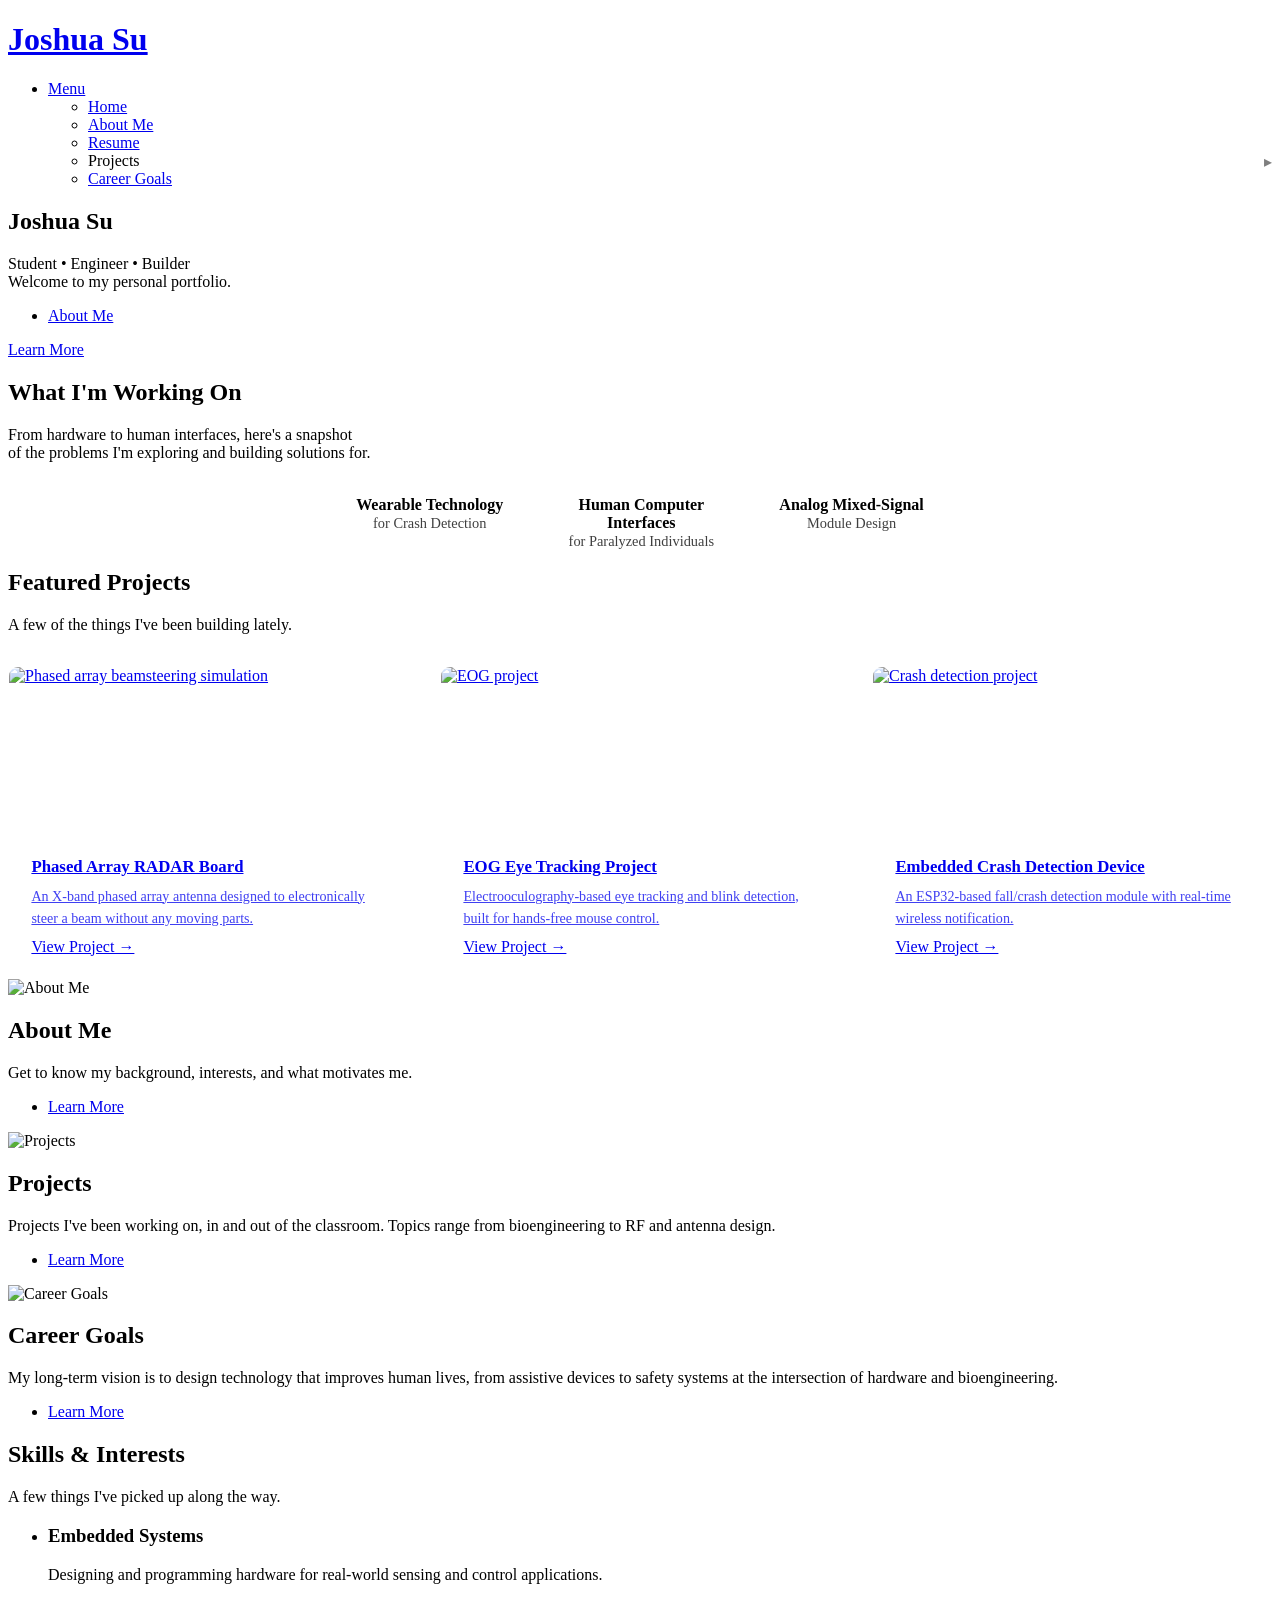
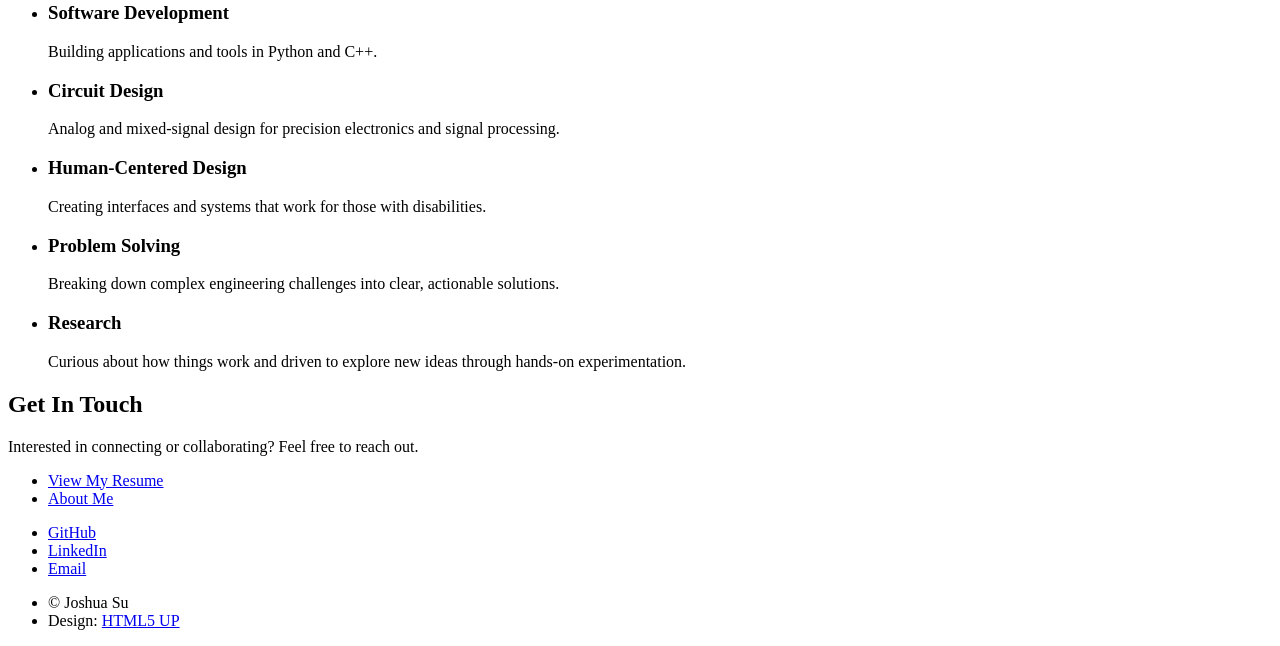
==== index.html @ 6aaed8cb "Rename index (1).html to index.html" ====
<!DOCTYPE HTML>
<!--
	Spectral by HTML5 UP
	html5up.net | @ajlkn
	Free for personal and commercial use under the CCA 3.0 license (html5up.net/license)
-->
<html>
	<head>
		<title>Joshua Su | Portfolio</title>
		<meta charset="utf-8" />
		<meta name="viewport" content="width=device-width, initial-scale=1, user-scalable=no" />
		<link rel="stylesheet" href="assets/css/main.css" />
		<noscript><link rel="stylesheet" href="assets/css/noscript.css" /></noscript>

		<style>
		  #two .spotlight .image img {
		    object-fit: cover;
		    object-position: center center;
		    width: 100%;
		    height: 100%;
		  }

		  /* ── Featured projects thumbnail grid ── */
		  .featured-projects-grid {
			display: grid;
			grid-template-columns: repeat(auto-fit, minmax(260px, 1fr));
			gap: 2em;
			margin-top: 2em;
		  }
		  .featured-project-card {
			background: rgba(255,255,255,0.03);
			border: 1px solid rgba(255,255,255,0.1);
			border-radius: 10px;
			overflow: hidden;
			text-align: left;
			transition: border-color 0.2s, transform 0.2s;
			display: flex;
			flex-direction: column;
		  }
		  .featured-project-card:hover {
			border-color: rgba(255,255,255,0.3);
			transform: translateY(-4px);
		  }
		  .featured-project-card img {
			width: 100%;
			height: 170px;
			object-fit: cover;
			display: block;
		  }
		  .featured-project-card .fp-body {
			padding: 1.2em 1.4em 1.4em 1.4em;
			display: flex;
			flex-direction: column;
			gap: 0.5em;
			flex: 1;
		  }
		  .featured-project-card h4 {
			margin: 0;
			font-size: 1.05em;
		  }
		  .featured-project-card p {
			margin: 0;
			font-size: 0.88em;
			opacity: 0.75;
			line-height: 1.6;
			flex: 1;
		  }
		  .featured-project-card a.fp-link {
			font-size: 0.8em;
			font-weight: 600;
			letter-spacing: 0.08em;
			text-transform: uppercase;
			opacity: 0.85;
		  }
		  .featured-project-card a.fp-link:hover { opacity: 1; }

		  /* ── Projects dropdown submenu ── */
		  #menu .has-submenu summary {
			cursor: pointer;
			list-style: none;
			display: block;
		  }
		  #menu .has-submenu summary::-webkit-details-marker { display: none; }
		  #menu .has-submenu summary::after {
			content: '\25B8';
			float: right;
			opacity: 0.5;
			transition: transform 0.2s;
		  }
		  #menu .has-submenu details[open] summary::after { transform: rotate(90deg); }
		  #menu .submenu {
			list-style: none;
			margin: 0.3em 0 0.6em 1.4em;
			padding: 0;
		  }
		  #menu .submenu li a {
			font-size: 0.92em;
			opacity: 0.85;
		  }
		</style>
	</head>
	<body class="landing is-preload">

		<!-- Page Wrapper -->
		<div id="page-wrapper">

			<!-- Header -->
			<header id="header" class="alt">
				<h1><a href="index.html">Joshua Su</a></h1>
				<nav id="nav">
					<ul>
						<li class="special">
							<a href="#menu" class="menuToggle"><span>Menu</span></a>
							<div id="menu">
								<ul>
									<li><a href="index.html">Home</a></li>
									<li><a href="introduction.html">About Me</a></li>
									<li><a href="resume.html">Resume</a></li>
									<li class="has-submenu">
										<details>
											<summary>Projects</summary>
											<ul class="submenu">
												<li><a href="projects.html">All Projects</a></li>
												<li><a href="radar.html">Phased Array RADAR</a></li>
												<li><a href="eog.html">EOG Eye-Tracking</a></li>
												<li><a href="crash-detection.html">Crash Detection Device</a></li>
											</ul>
										</details>
									</li>
									<li><a href="career.html">Career Goals</a></li>
								</ul>
							</div>
						</li>
					</ul>
				</nav>
			</header>

			<!-- Banner -->
			<section id="banner">
				<div class="inner">
					<h2>Joshua Su</h2>
					<p>Student &bull; Engineer &bull; Builder<br />
					Welcome to my personal portfolio.</p>
					<ul class="actions special">
						<li><a href="introduction.html" class="button primary">About Me</a></li>
					</ul>
				</div>
				<a href="#one" class="more scrolly">Learn More</a>
			</section>

			<!-- One: "What I'm Working On" -->
			<section id="one" class="wrapper style1 special">
				<div class="inner">
					<header class="major">
						<h2>What I'm Working On</h2>
						<p>From hardware to human interfaces, here's a snapshot<br />
						of the problems I'm exploring and building solutions for.</p>
					</header>
					<div style="display:flex; justify-content:center; gap:3em; flex-wrap:wrap; margin-top:1em;">
						<div style="text-align:center; max-width:180px;">
							<span class="icon solid fa-shield-alt major style1" style="display:inline-block; margin-bottom:0.6em;"></span>
							<p style="margin:0;"><strong>Wearable Technology</strong><br />
							<span style="font-size:0.9em; opacity:0.75;">for Crash Detection</span></p>
						</div>
						<div style="text-align:center; max-width:180px;">
							<span class="icon solid fa-hand-paper major style2" style="display:inline-block; margin-bottom:0.6em;"></span>
							<p style="margin:0;"><strong>Human Computer Interfaces</strong><br />
							<span style="font-size:0.9em; opacity:0.75;">for Paralyzed Individuals</span></p>
						</div>
						<div style="text-align:center; max-width:180px;">
							<span class="icon solid fa-microchip major style3" style="display:inline-block; margin-bottom:0.6em;"></span>
							<p style="margin:0;"><strong>Analog Mixed-Signal</strong><br />
							<span style="font-size:0.9em; opacity:0.75;">Module Design</span></p>
						</div>
					</div>
				</div>
			</section>

			<!-- Featured Projects -->
			<section id="featured-projects" class="wrapper style3 special">
				<div class="inner">
					<header class="major">
						<h2>Featured Projects</h2>
						<p>A few of the things I've been building lately.</p>
					</header>
					<div class="featured-projects-grid">
						<a class="featured-project-card" href="radar.html">
							<img src="https://www.image2url.com/r2/default/gifs/1790184984795-0963f042-9a39-4b33-8685-8def3a184876.gif" alt="Phased array beamsteering simulation" />
							<div class="fp-body">
								<h4>Phased Array RADAR Board</h4>
								<p>An X-band phased array antenna designed to electronically steer a beam without any moving parts.</p>
								<span class="fp-link">View Project &rarr;</span>
							</div>
						</a>
						<a class="featured-project-card" href="eog.html">
							<img src="images/eog-project.jpg" alt="EOG project" />
							<div class="fp-body">
								<h4>EOG Eye Tracking Project</h4>
								<p>Electrooculography-based eye tracking and blink detection, built for hands-free mouse control.</p>
								<span class="fp-link">View Project &rarr;</span>
							</div>
						</a>
						<a class="featured-project-card" href="crash-detection.html">
							<img src="images/crash-detection.jpg" alt="Crash detection project" />
							<div class="fp-body">
								<h4>Embedded Crash Detection Device</h4>
								<p>An ESP32-based fall/crash detection module with real-time wireless notification.</p>
								<span class="fp-link">View Project &rarr;</span>
							</div>
						</a>
					</div>
				</div>
			</section>

			<!-- Two: Spotlight sections -->
			<!--
				HOW TO CHANGE THE SPOTLIGHT IMAGES:
				Each spotlight below has a line like:
				    <div class="image"><img src="images/pic01.jpg" alt="" /></div>
				To replace an image:
				  1. Add your new image file to the /images folder in your repo.
				  2. Change the src value — e.g. src="images/my-photo.jpg"
				  3. The image displays at a fixed size set by the theme CSS, so
				     landscape/rectangular photos work best (roughly 16:9 or 4:3).
			-->
			<section id="two" class="wrapper alt style2">
				<section class="spotlight">
					<div class="image"><img src="images/about-me-index-real.jpg" alt="About Me" style="object-fit: cover; object-position: center top;" /></div>
					<div class="content">
						<h2>About Me</h2>
						<p>Get to know my background, interests, and what motivates me.</p>
						<ul class="actions">
							<li><a href="introduction.html" class="button">Learn More</a></li>
						</ul>
					</div>
				</section>
				<section class="spotlight">
					<div class="image"><img src="images/eog-for-index.jpg" alt="Projects" /></div>
					<div class="content">
						<h2>Projects</h2>
						<p>Projects I've been working on, in and out of the classroom. Topics range from bioengineering to RF and antenna design.</p>
						<ul class="actions">
							<li><a href="projects.html" class="button">Learn More</a></li>
						</ul>
					</div>
				</section>
				<section class="spotlight">
					<div class="image"><img src="images/emory-internship.jpg" alt="Career Goals" /></div>
					<div class="content">
						<h2>Career Goals</h2>
						<p>My long-term vision is to design technology that improves human lives, from assistive devices to safety systems at the intersection of hardware and bioengineering.</p>
						<ul class="actions">
							<li><a href="career.html" class="button">Learn More</a></li>
						</ul>
					</div>
				</section>
			</section>

			<!-- Three -->
			<section id="three" class="wrapper style3 special">
				<div class="inner">
					<header class="major">
						<h2>Skills &amp; Interests</h2>
						<p>A few things I've picked up along the way.</p>
					</header>
					<ul class="features">
						<li class="icon solid fa-microchip">
							<h3>Embedded Systems</h3>
							<p>Designing and programming hardware for real-world sensing and control applications.</p>
						</li>
						<li class="icon solid fa-laptop">
							<h3>Software Development</h3>
							<p>Building applications and tools in Python and C++.</p>
						</li>
						<li class="icon solid fa-wave-square">
							<h3>Circuit Design</h3>
							<p>Analog and mixed-signal design for precision electronics and signal processing.</p>
						</li>
						<li class="icon solid fa-users">
							<h3>Human-Centered Design</h3>
							<p>Creating interfaces and systems that work for those with disabilities.</p>
						</li>
						<li class="icon fa-lightbulb">
							<h3>Problem Solving</h3>
							<p>Breaking down complex engineering challenges into clear, actionable solutions.</p>
						</li>
						<li class="icon solid fa-flask">
							<h3>Research</h3>
							<p>Curious about how things work and driven to explore new ideas through hands-on experimentation.</p>
						</li>
					</ul>
				</div>
			</section>

			<!-- CTA -->
			<section id="cta" class="wrapper style4">
				<div class="inner">
					<header>
						<h2>Get In Touch</h2>
						<p>Interested in connecting or collaborating? Feel free to reach out.</p>
					</header>
					<ul class="actions stacked">
						<li><a href="resume.html" class="button fit primary">View My Resume</a></li>
						<li><a href="introduction.html" class="button fit">About Me</a></li>
					</ul>
				</div>
			</section>

			<!-- Footer -->
			<footer id="footer">
				<ul class="icons">
					<li><a href="https://github.com/JoshuaSU7" class="icon brands fa-github" target="_blank"><span class="label">GitHub</span></a></li>
					<li><a href="https://www.linkedin.com/in/joshua-su-b7b88a281/" class="icon brands fa-linkedin" target="_blank"><span class="label">LinkedIn</span></a></li>
					<li><a href="mailto:joshua.su@gatech.edu" class="icon solid fa-envelope"><span class="label">Email</span></a></li>
				</ul>
				<ul class="copyright">
					<li>&copy; Joshua Su</li><li>Design: <a href="http://html5up.net">HTML5 UP</a></li>
				</ul>
			</footer>

		</div>

		<!-- Scripts -->
		<script src="assets/js/jquery.min.js"></script>
		<script src="assets/js/jquery.scrollex.min.js"></script>
		<script src="assets/js/jquery.scrolly.min.js"></script>
		<script src="assets/js/browser.min.js"></script>
		<script src="assets/js/breakpoints.min.js"></script>
		<script src="assets/js/util.js"></script>
		<script src="assets/js/main.js"></script>

	</body>
</html>
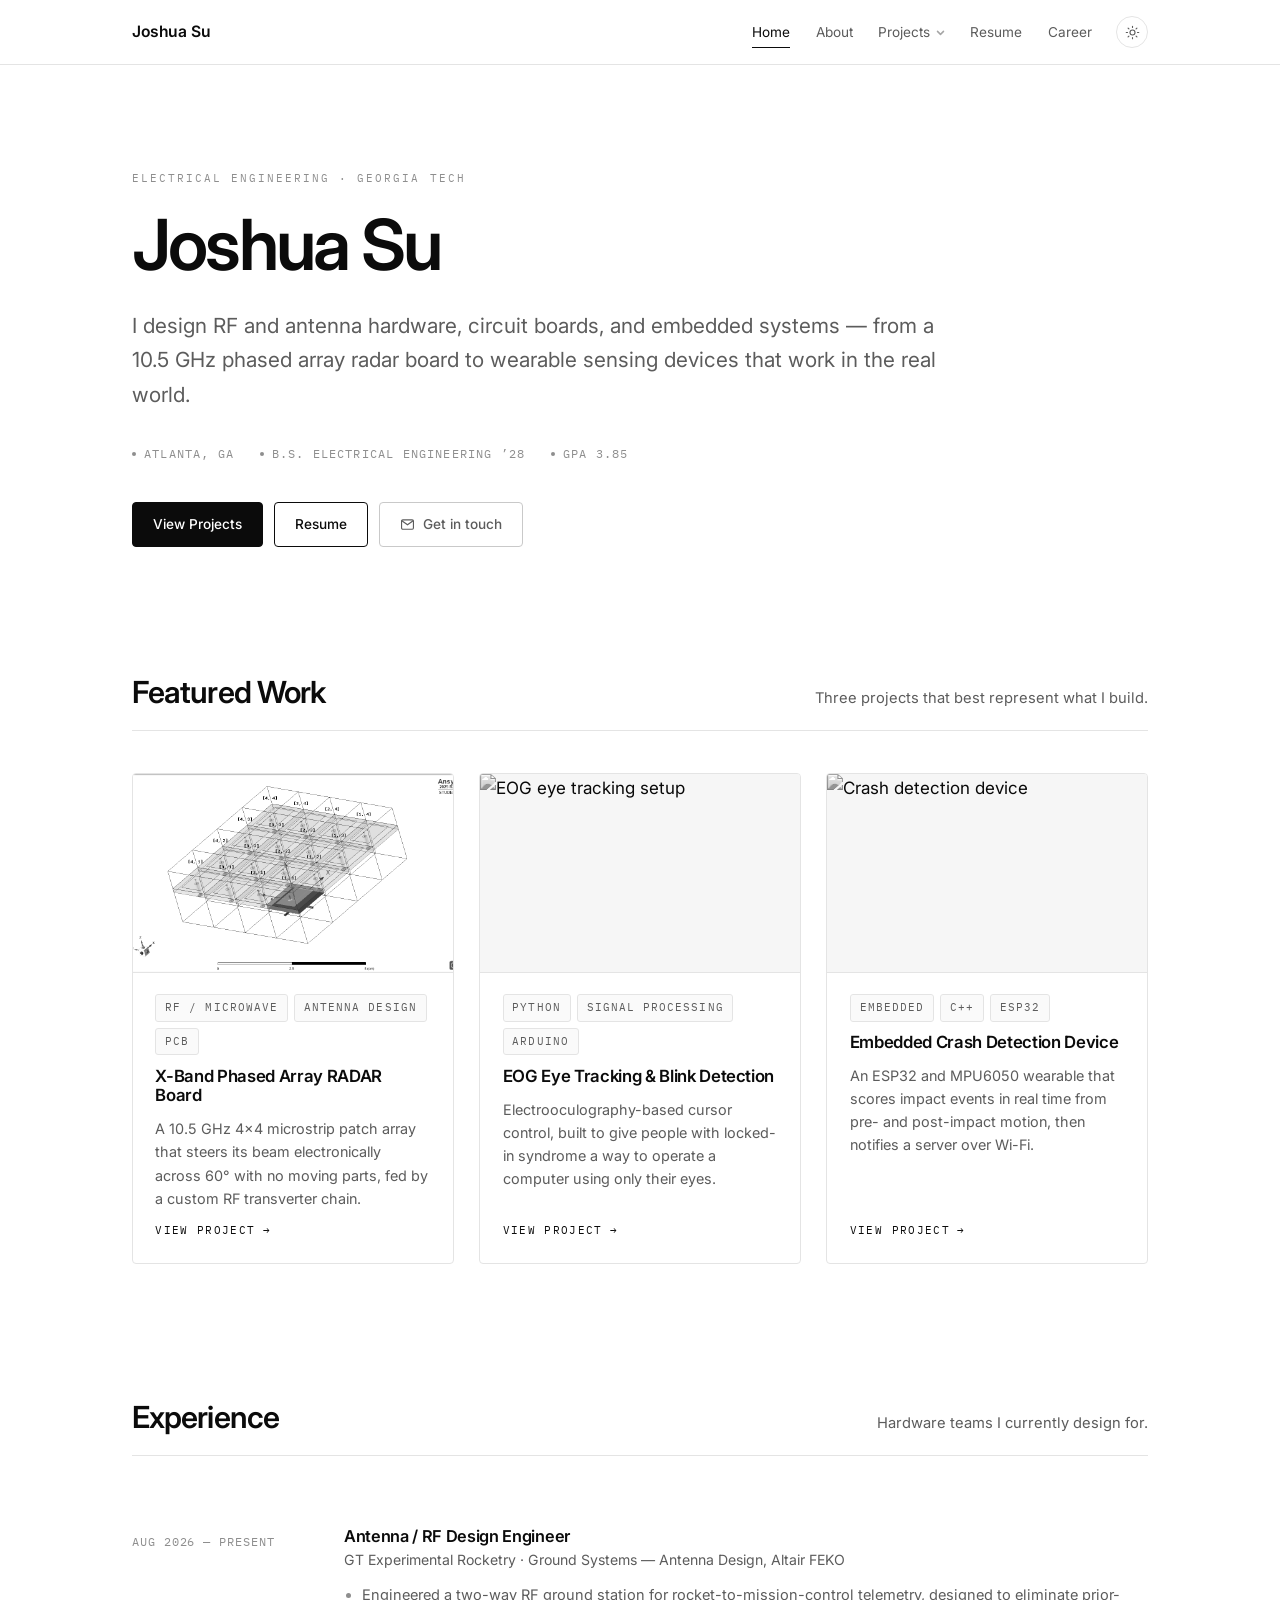
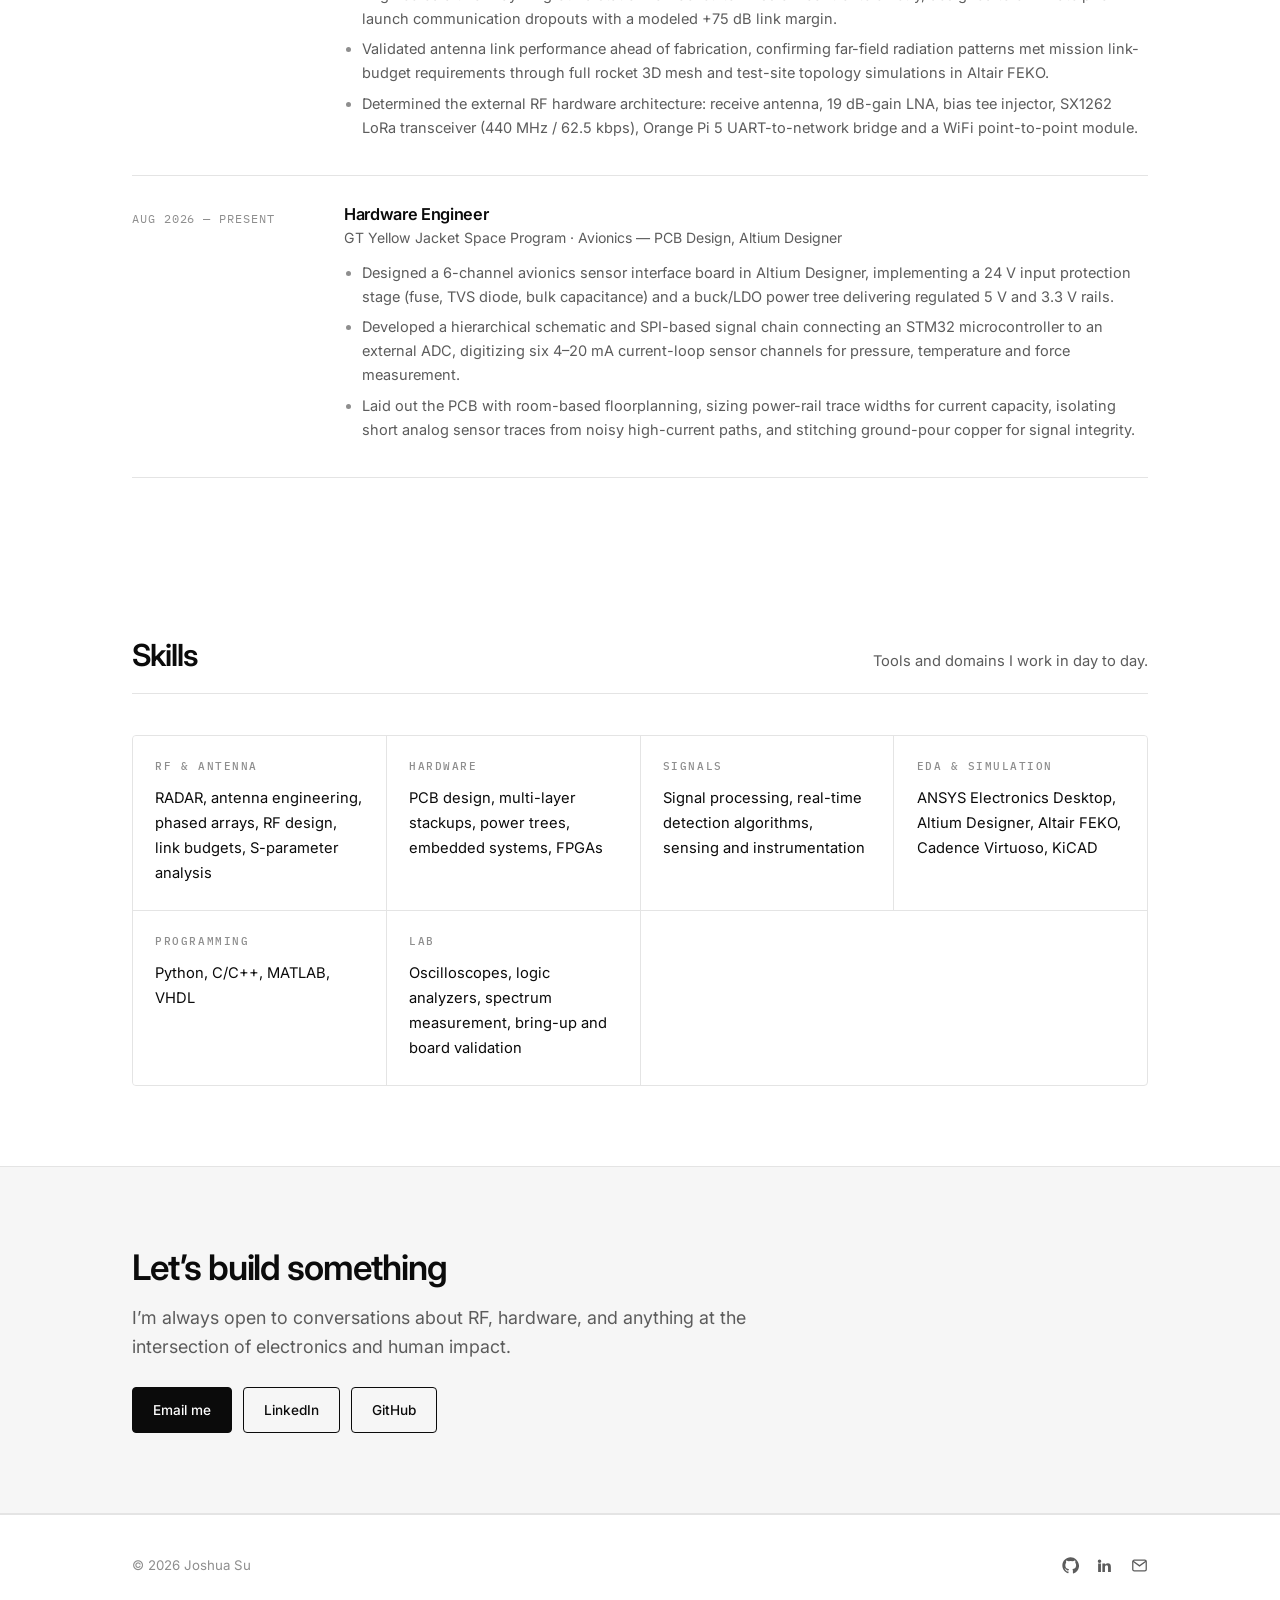
==== commit 08358f98: "Rebuild portfolio with monochrome theme and full RADAR writeup Replace the Spectral template with a " ====
--- a/index.html
+++ b/index.html
@@ -1,333 +1,193 @@
-<!DOCTYPE HTML>
-<!--
-	Spectral by HTML5 UP
-	html5up.net | @ajlkn
-	Free for personal and commercial use under the CCA 3.0 license (html5up.net/license)
--->
-<html>
-	<head>
-		<title>Joshua Su | Portfolio</title>
-		<meta charset="utf-8" />
-		<meta name="viewport" content="width=device-width, initial-scale=1, user-scalable=no" />
-		<link rel="stylesheet" href="assets/css/main.css" />
-		<noscript><link rel="stylesheet" href="assets/css/noscript.css" /></noscript>
+<!DOCTYPE html>
+<html lang="en">
+<head>
+<meta charset="utf-8" />
+<meta name="viewport" content="width=device-width, initial-scale=1" />
+<title>Joshua Su — Electrical Engineer</title>
+<meta name="description" content="Electrical engineering student at Georgia Tech working on RF and antenna design, PCB design, embedded systems and signal processing." />
+<meta name="author" content="Joshua Su" />
+<meta property="og:title" content="Joshua Su — Electrical Engineer" />
+<meta property="og:description" content="Electrical engineering student at Georgia Tech working on RF and antenna design, PCB design, embedded systems and signal processing." />
+<meta property="og:type" content="website" />
+<link rel="preconnect" href="https://fonts.googleapis.com" />
+<link rel="preconnect" href="https://fonts.gstatic.com" crossorigin />
+<link href="https://fonts.googleapis.com/css2?family=Inter:wght@400;500;600&family=IBM+Plex+Mono:wght@400;500&display=swap" rel="stylesheet" />
+<link rel="stylesheet" href="assets/css/site.css" />
+<script src="assets/js/site.js"></script>
+</head>
+<body>
+<header class="site-header">
+  <div class="wrap">
+    <a class="brand" href="index.html">Joshua&nbsp;Su</a>
+    <button class="menu-btn" aria-label="Toggle menu">Menu</button>
+    <nav class="nav">
+      <a href="index.html" class="active">Home</a>
+      <a href="introduction.html">About</a>
+      <div class="nav-drop">
+        <button>Projects <svg viewBox="0 0 12 12" fill="none" stroke="currentColor" stroke-width="2" stroke-linecap="round" stroke-linejoin="round"><path d="M2 4.5 6 8.5 10 4.5"/></svg></button>
+        <div class="nav-drop-menu">
+          <a href="projects.html">All Projects</a>
+          <a href="radar.html">Phased Array RADAR</a>
+          <a href="eog.html">EOG Eye Tracking</a>
+          <a href="crash-detection.html">Crash Detection Device</a>
+          <a href="pll.html">PLL Feedback Divider</a>
+          <a href="racquet.html">Heated Racquet Grip</a>
+        </div>
+      </div>
+      <a href="resume.html">Resume</a>
+      <a href="career.html">Career</a>
+    </nav>
+    <button class="theme-toggle" aria-label="Toggle colour theme"><svg class="icon-sun" viewBox="0 0 24 24" fill="none" stroke="currentColor" stroke-width="1.8" stroke-linecap="round"><circle cx="12" cy="12" r="4"/><path d="M12 2v2M12 20v2M4.9 4.9l1.4 1.4M17.7 17.7l1.4 1.4M2 12h2M20 12h2M4.9 19.1l1.4-1.4M17.7 6.3l1.4-1.4"/></svg><svg class="icon-moon" viewBox="0 0 24 24" fill="none" stroke="currentColor" stroke-width="1.8" stroke-linecap="round" stroke-linejoin="round"><path d="M21 12.8A9 9 0 1 1 11.2 3a7 7 0 0 0 9.8 9.8z"/></svg></button>
+  </div>
+</header>
 
-		<style>
-		  #two .spotlight .image img {
-		    object-fit: cover;
-		    object-position: center center;
-		    width: 100%;
-		    height: 100%;
-		  }
 
-		  /* ── Featured projects thumbnail grid ── */
-		  .featured-projects-grid {
-			display: grid;
-			grid-template-columns: repeat(auto-fit, minmax(260px, 1fr));
-			gap: 2em;
-			margin-top: 2em;
-		  }
-		  .featured-project-card {
-			background: rgba(255,255,255,0.03);
-			border: 1px solid rgba(255,255,255,0.1);
-			border-radius: 10px;
-			overflow: hidden;
-			text-align: left;
-			transition: border-color 0.2s, transform 0.2s;
-			display: flex;
-			flex-direction: column;
-		  }
-		  .featured-project-card:hover {
-			border-color: rgba(255,255,255,0.3);
-			transform: translateY(-4px);
-		  }
-		  .featured-project-card img {
-			width: 100%;
-			height: 170px;
-			object-fit: cover;
-			display: block;
-		  }
-		  .featured-project-card .fp-body {
-			padding: 1.2em 1.4em 1.4em 1.4em;
-			display: flex;
-			flex-direction: column;
-			gap: 0.5em;
-			flex: 1;
-		  }
-		  .featured-project-card h4 {
-			margin: 0;
-			font-size: 1.05em;
-		  }
-		  .featured-project-card p {
-			margin: 0;
-			font-size: 0.88em;
-			opacity: 0.75;
-			line-height: 1.6;
-			flex: 1;
-		  }
-		  .featured-project-card a.fp-link {
-			font-size: 0.8em;
-			font-weight: 600;
-			letter-spacing: 0.08em;
-			text-transform: uppercase;
-			opacity: 0.85;
-		  }
-		  .featured-project-card a.fp-link:hover { opacity: 1; }
+<section class="hero">
+  <div class="wrap">
+    <span class="eyebrow">Electrical Engineering &middot; Georgia Tech</span>
+    <h1>Joshua Su</h1>
+    <p class="tagline">I design RF and antenna hardware, circuit boards, and embedded systems &mdash; from a 10.5&nbsp;GHz phased array radar board to wearable sensing devices that work in the real world.</p>
+    <div class="hero-meta">
+      <span>Atlanta, GA</span>
+      <span>B.S. Electrical Engineering &rsquo;28</span>
+      <span>GPA 3.85</span>
+    </div>
+    <div class="btn-row">
+      <a class="btn btn-primary" href="projects.html">View Projects</a>
+      <a class="btn" href="resume.html">Resume</a>
+      <a class="btn btn-quiet" href="mailto:joshua.su@gatech.edu"><svg viewBox="0 0 24 24" fill="none" stroke="currentColor" stroke-width="1.8"><rect x="2.5" y="4.5" width="19" height="15" rx="2"/><path d="m3 6 9 6.5L21 6"/></svg> Get in touch</a>
+    </div>
+  </div>
+</section>
 
-		  /* ── Projects dropdown submenu ── */
-		  #menu .has-submenu summary {
-			cursor: pointer;
-			list-style: none;
-			display: block;
-		  }
-		  #menu .has-submenu summary::-webkit-details-marker { display: none; }
-		  #menu .has-submenu summary::after {
-			content: '\25B8';
-			float: right;
-			opacity: 0.5;
-			transition: transform 0.2s;
-		  }
-		  #menu .has-submenu details[open] summary::after { transform: rotate(90deg); }
-		  #menu .submenu {
-			list-style: none;
-			margin: 0.3em 0 0.6em 1.4em;
-			padding: 0;
-		  }
-		  #menu .submenu li a {
-			font-size: 0.92em;
-			opacity: 0.85;
-		  }
-		</style>
-	</head>
-	<body class="landing is-preload">
+<section class="tight">
+  <div class="wrap">
+    <div class="section-head">
+      <h2>Featured Work</h2>
+      <p>Three projects that best represent what I build.</p>
+    </div>
+    <div class="card-grid">
+      <a class="pcard" href="radar.html">
+        <div class="thumb"><img src="images/radar/array-model-ansys.png" alt="4x4 patch antenna array model" loading="lazy" /></div>
+        <div class="body">
+          <div class="tags"><span class="tag">RF / Microwave</span><span class="tag">Antenna Design</span><span class="tag">PCB</span></div>
+          <h3>X-Band Phased Array RADAR Board</h3>
+          <p>A 10.5&nbsp;GHz 4&times;4 microstrip patch array that steers its beam electronically across 60&deg; with no moving parts, fed by a custom RF transverter chain.</p>
+          <div class="go">View project <span>&rarr;</span></div>
+        </div>
+      </a>
+      <a class="pcard" href="eog.html">
+        <div class="thumb"><img src="images/eog-project.jpg" alt="EOG eye tracking setup" loading="lazy" /></div>
+        <div class="body">
+          <div class="tags"><span class="tag">Python</span><span class="tag">Signal Processing</span><span class="tag">Arduino</span></div>
+          <h3>EOG Eye Tracking &amp; Blink Detection</h3>
+          <p>Electrooculography-based cursor control, built to give people with locked-in syndrome a way to operate a computer using only their eyes.</p>
+          <div class="go">View project <span>&rarr;</span></div>
+        </div>
+      </a>
+      <a class="pcard" href="crash-detection.html">
+        <div class="thumb"><img src="images/crash-detection.jpg" alt="Crash detection device" loading="lazy" /></div>
+        <div class="body">
+          <div class="tags"><span class="tag">Embedded</span><span class="tag">C++</span><span class="tag">ESP32</span></div>
+          <h3>Embedded Crash Detection Device</h3>
+          <p>An ESP32 and MPU6050 wearable that scores impact events in real time from pre- and post-impact motion, then notifies a server over Wi-Fi.</p>
+          <div class="go">View project <span>&rarr;</span></div>
+        </div>
+      </a>
+    </div>
+  </div>
+</section>
 
-		<!-- Page Wrapper -->
-		<div id="page-wrapper">
+<section>
+  <div class="wrap">
+    <div class="section-head">
+      <h2>Experience</h2>
+      <p>Hardware teams I currently design for.</p>
+    </div>
 
-			<!-- Header -->
-			<header id="header" class="alt">
-				<h1><a href="index.html">Joshua Su</a></h1>
-				<nav id="nav">
-					<ul>
-						<li class="special">
-							<a href="#menu" class="menuToggle"><span>Menu</span></a>
-							<div id="menu">
-								<ul>
-									<li><a href="index.html">Home</a></li>
-									<li><a href="introduction.html">About Me</a></li>
-									<li><a href="resume.html">Resume</a></li>
-									<li class="has-submenu">
-										<details>
-											<summary>Projects</summary>
-											<ul class="submenu">
-												<li><a href="projects.html">All Projects</a></li>
-												<li><a href="radar.html">Phased Array RADAR</a></li>
-												<li><a href="eog.html">EOG Eye-Tracking</a></li>
-												<li><a href="crash-detection.html">Crash Detection Device</a></li>
-											</ul>
-										</details>
-									</li>
-									<li><a href="career.html">Career Goals</a></li>
-								</ul>
-							</div>
-						</li>
-					</ul>
-				</nav>
-			</header>
+    <div class="xp-item">
+      <div class="xp-when">Aug 2026 &mdash; Present</div>
+      <div class="xp-body">
+        <h3>Antenna / RF Design Engineer</h3>
+        <div class="xp-org">GT Experimental Rocketry &middot; Ground Systems &mdash; Antenna Design, Altair FEKO</div>
+        <ul>
+          <li>Engineered a two-way RF ground station for rocket-to-mission-control telemetry, designed to eliminate prior-launch communication dropouts with a modeled +75&nbsp;dB link margin.</li>
+          <li>Validated antenna link performance ahead of fabrication, confirming far-field radiation patterns met mission link-budget requirements through full rocket 3D mesh and test-site topology simulations in Altair FEKO.</li>
+          <li>Determined the external RF hardware architecture: receive antenna, 19&nbsp;dB-gain LNA, bias tee injector, SX1262 LoRa transceiver (440&nbsp;MHz / 62.5&nbsp;kbps), Orange Pi 5 UART-to-network bridge and a WiFi point-to-point module.</li>
+        </ul>
+      </div>
+    </div>
 
-			<!-- Banner -->
-			<section id="banner">
-				<div class="inner">
-					<h2>Joshua Su</h2>
-					<p>Student &bull; Engineer &bull; Builder<br />
-					Welcome to my personal portfolio.</p>
-					<ul class="actions special">
-						<li><a href="introduction.html" class="button primary">About Me</a></li>
-					</ul>
-				</div>
-				<a href="#one" class="more scrolly">Learn More</a>
-			</section>
+    <div class="xp-item">
+      <div class="xp-when">Aug 2026 &mdash; Present</div>
+      <div class="xp-body">
+        <h3>Hardware Engineer</h3>
+        <div class="xp-org">GT Yellow Jacket Space Program &middot; Avionics &mdash; PCB Design, Altium Designer</div>
+        <ul>
+          <li>Designed a 6-channel avionics sensor interface board in Altium Designer, implementing a 24&nbsp;V input protection stage (fuse, TVS diode, bulk capacitance) and a buck/LDO power tree delivering regulated 5&nbsp;V and 3.3&nbsp;V rails.</li>
+          <li>Developed a hierarchical schematic and SPI-based signal chain connecting an STM32 microcontroller to an external ADC, digitizing six 4&ndash;20&nbsp;mA current-loop sensor channels for pressure, temperature and force measurement.</li>
+          <li>Laid out the PCB with room-based floorplanning, sizing power-rail trace widths for current capacity, isolating short analog sensor traces from noisy high-current paths, and stitching ground-pour copper for signal integrity.</li>
+        </ul>
+      </div>
+    </div>
+  </div>
+</section>
 
-			<!-- One: "What I'm Working On" -->
-			<section id="one" class="wrapper style1 special">
-				<div class="inner">
-					<header class="major">
-						<h2>What I'm Working On</h2>
-						<p>From hardware to human interfaces, here's a snapshot<br />
-						of the problems I'm exploring and building solutions for.</p>
-					</header>
-					<div style="display:flex; justify-content:center; gap:3em; flex-wrap:wrap; margin-top:1em;">
-						<div style="text-align:center; max-width:180px;">
-							<span class="icon solid fa-shield-alt major style1" style="display:inline-block; margin-bottom:0.6em;"></span>
-							<p style="margin:0;"><strong>Wearable Technology</strong><br />
-							<span style="font-size:0.9em; opacity:0.75;">for Crash Detection</span></p>
-						</div>
-						<div style="text-align:center; max-width:180px;">
-							<span class="icon solid fa-hand-paper major style2" style="display:inline-block; margin-bottom:0.6em;"></span>
-							<p style="margin:0;"><strong>Human Computer Interfaces</strong><br />
-							<span style="font-size:0.9em; opacity:0.75;">for Paralyzed Individuals</span></p>
-						</div>
-						<div style="text-align:center; max-width:180px;">
-							<span class="icon solid fa-microchip major style3" style="display:inline-block; margin-bottom:0.6em;"></span>
-							<p style="margin:0;"><strong>Analog Mixed-Signal</strong><br />
-							<span style="font-size:0.9em; opacity:0.75;">Module Design</span></p>
-						</div>
-					</div>
-				</div>
-			</section>
+<section>
+  <div class="wrap">
+    <div class="section-head">
+      <h2>Skills</h2>
+      <p>Tools and domains I work in day to day.</p>
+    </div>
+    <div class="skill-grid">
+      <div class="skill-cell">
+        <h4>RF &amp; Antenna</h4>
+        <p>RADAR, antenna engineering, phased arrays, RF design, link budgets, S-parameter analysis</p>
+      </div>
+      <div class="skill-cell">
+        <h4>Hardware</h4>
+        <p>PCB design, multi-layer stackups, power trees, embedded systems, FPGAs</p>
+      </div>
+      <div class="skill-cell">
+        <h4>Signals</h4>
+        <p>Signal processing, real-time detection algorithms, sensing and instrumentation</p>
+      </div>
+      <div class="skill-cell">
+        <h4>EDA &amp; Simulation</h4>
+        <p>ANSYS Electronics Desktop, Altium Designer, Altair FEKO, Cadence Virtuoso, KiCAD</p>
+      </div>
+      <div class="skill-cell">
+        <h4>Programming</h4>
+        <p>Python, C/C++, MATLAB, VHDL</p>
+      </div>
+      <div class="skill-cell">
+        <h4>Lab</h4>
+        <p>Oscilloscopes, logic analyzers, spectrum measurement, bring-up and board validation</p>
+      </div>
+    </div>
+  </div>
+</section>
 
-			<!-- Featured Projects -->
-			<section id="featured-projects" class="wrapper style3 special">
-				<div class="inner">
-					<header class="major">
-						<h2>Featured Projects</h2>
-						<p>A few of the things I've been building lately.</p>
-					</header>
-					<div class="featured-projects-grid">
-						<a class="featured-project-card" href="radar.html">
-							<img src="https://www.image2url.com/r2/default/gifs/1790184984795-0963f042-9a39-4b33-8685-8def3a184876.gif" alt="Phased array beamsteering simulation" />
-							<div class="fp-body">
-								<h4>Phased Array RADAR Board</h4>
-								<p>An X-band phased array antenna designed to electronically steer a beam without any moving parts.</p>
-								<span class="fp-link">View Project &rarr;</span>
-							</div>
-						</a>
-						<a class="featured-project-card" href="eog.html">
-							<img src="images/eog-project.jpg" alt="EOG project" />
-							<div class="fp-body">
-								<h4>EOG Eye Tracking Project</h4>
-								<p>Electrooculography-based eye tracking and blink detection, built for hands-free mouse control.</p>
-								<span class="fp-link">View Project &rarr;</span>
-							</div>
-						</a>
-						<a class="featured-project-card" href="crash-detection.html">
-							<img src="images/crash-detection.jpg" alt="Crash detection project" />
-							<div class="fp-body">
-								<h4>Embedded Crash Detection Device</h4>
-								<p>An ESP32-based fall/crash detection module with real-time wireless notification.</p>
-								<span class="fp-link">View Project &rarr;</span>
-							</div>
-						</a>
-					</div>
-				</div>
-			</section>
-
-			<!-- Two: Spotlight sections -->
-			<!--
-				HOW TO CHANGE THE SPOTLIGHT IMAGES:
-				Each spotlight below has a line like:
-				    <div class="image"><img src="images/pic01.jpg" alt="" /></div>
-				To replace an image:
-				  1. Add your new image file to the /images folder in your repo.
-				  2. Change the src value — e.g. src="images/my-photo.jpg"
-				  3. The image displays at a fixed size set by the theme CSS, so
-				     landscape/rectangular photos work best (roughly 16:9 or 4:3).
-			-->
-			<section id="two" class="wrapper alt style2">
-				<section class="spotlight">
-					<div class="image"><img src="images/about-me-index-real.jpg" alt="About Me" style="object-fit: cover; object-position: center top;" /></div>
-					<div class="content">
-						<h2>About Me</h2>
-						<p>Get to know my background, interests, and what motivates me.</p>
-						<ul class="actions">
-							<li><a href="introduction.html" class="button">Learn More</a></li>
-						</ul>
-					</div>
-				</section>
-				<section class="spotlight">
-					<div class="image"><img src="images/eog-for-index.jpg" alt="Projects" /></div>
-					<div class="content">
-						<h2>Projects</h2>
-						<p>Projects I've been working on, in and out of the classroom. Topics range from bioengineering to RF and antenna design.</p>
-						<ul class="actions">
-							<li><a href="projects.html" class="button">Learn More</a></li>
-						</ul>
-					</div>
-				</section>
-				<section class="spotlight">
-					<div class="image"><img src="images/emory-internship.jpg" alt="Career Goals" /></div>
-					<div class="content">
-						<h2>Career Goals</h2>
-						<p>My long-term vision is to design technology that improves human lives, from assistive devices to safety systems at the intersection of hardware and bioengineering.</p>
-						<ul class="actions">
-							<li><a href="career.html" class="button">Learn More</a></li>
-						</ul>
-					</div>
-				</section>
-			</section>
-
-			<!-- Three -->
-			<section id="three" class="wrapper style3 special">
-				<div class="inner">
-					<header class="major">
-						<h2>Skills &amp; Interests</h2>
-						<p>A few things I've picked up along the way.</p>
-					</header>
-					<ul class="features">
-						<li class="icon solid fa-microchip">
-							<h3>Embedded Systems</h3>
-							<p>Designing and programming hardware for real-world sensing and control applications.</p>
-						</li>
-						<li class="icon solid fa-laptop">
-							<h3>Software Development</h3>
-							<p>Building applications and tools in Python and C++.</p>
-						</li>
-						<li class="icon solid fa-wave-square">
-							<h3>Circuit Design</h3>
-							<p>Analog and mixed-signal design for precision electronics and signal processing.</p>
-						</li>
-						<li class="icon solid fa-users">
-							<h3>Human-Centered Design</h3>
-							<p>Creating interfaces and systems that work for those with disabilities.</p>
-						</li>
-						<li class="icon fa-lightbulb">
-							<h3>Problem Solving</h3>
-							<p>Breaking down complex engineering challenges into clear, actionable solutions.</p>
-						</li>
-						<li class="icon solid fa-flask">
-							<h3>Research</h3>
-							<p>Curious about how things work and driven to explore new ideas through hands-on experimentation.</p>
-						</li>
-					</ul>
-				</div>
-			</section>
-
-			<!-- CTA -->
-			<section id="cta" class="wrapper style4">
-				<div class="inner">
-					<header>
-						<h2>Get In Touch</h2>
-						<p>Interested in connecting or collaborating? Feel free to reach out.</p>
-					</header>
-					<ul class="actions stacked">
-						<li><a href="resume.html" class="button fit primary">View My Resume</a></li>
-						<li><a href="introduction.html" class="button fit">About Me</a></li>
-					</ul>
-				</div>
-			</section>
-
-			<!-- Footer -->
-			<footer id="footer">
-				<ul class="icons">
-					<li><a href="https://github.com/JoshuaSU7" class="icon brands fa-github" target="_blank"><span class="label">GitHub</span></a></li>
-					<li><a href="https://www.linkedin.com/in/joshua-su-b7b88a281/" class="icon brands fa-linkedin" target="_blank"><span class="label">LinkedIn</span></a></li>
-					<li><a href="mailto:joshua.su@gatech.edu" class="icon solid fa-envelope"><span class="label">Email</span></a></li>
-				</ul>
-				<ul class="copyright">
-					<li>&copy; Joshua Su</li><li>Design: <a href="http://html5up.net">HTML5 UP</a></li>
-				</ul>
-			</footer>
-
-		</div>
-
-		<!-- Scripts -->
-		<script src="assets/js/jquery.min.js"></script>
-		<script src="assets/js/jquery.scrollex.min.js"></script>
-		<script src="assets/js/jquery.scrolly.min.js"></script>
-		<script src="assets/js/browser.min.js"></script>
-		<script src="assets/js/breakpoints.min.js"></script>
-		<script src="assets/js/util.js"></script>
-		<script src="assets/js/main.js"></script>
-
-	</body>
+<section class="cta">
+  <div class="wrap">
+    <h2>Let&rsquo;s build something</h2>
+    <p class="lede">I&rsquo;m always open to conversations about RF, hardware, and anything at the intersection of electronics and human impact.</p>
+    <div class="btn-row" style="margin-top:1.6rem">
+      <a class="btn btn-primary" href="mailto:joshua.su@gatech.edu">Email me</a>
+      <a class="btn" href="https://www.linkedin.com/in/joshua-su-b7b88a281/" target="_blank" rel="noopener">LinkedIn</a>
+      <a class="btn" href="https://github.com/JoshuaSU7" target="_blank" rel="noopener">GitHub</a>
+    </div>
+  </div>
+</section>
+<footer class="site-footer">
+  <div class="wrap">
+    <div>&copy; 2026 Joshua Su</div>
+    <div class="social">
+      <a href="https://github.com/JoshuaSU7" target="_blank" rel="noopener" aria-label="GitHub"><svg viewBox="0 0 24 24" fill="currentColor"><path d="M12 .5C5.7.5.5 5.7.5 12c0 5.1 3.3 9.4 7.9 10.9.6.1.8-.2.8-.6v-2c-3.2.7-3.9-1.5-3.9-1.5-.5-1.3-1.3-1.7-1.3-1.7-1-.7.1-.7.1-.7 1.2.1 1.8 1.2 1.8 1.2 1 1.8 2.7 1.3 3.4 1 .1-.8.4-1.3.7-1.6-2.6-.3-5.3-1.3-5.3-5.8 0-1.3.5-2.3 1.2-3.2-.1-.3-.5-1.5.1-3.1 0 0 1-.3 3.3 1.2a11.4 11.4 0 0 1 6 0C17.6 4.6 18.6 5 18.6 5c.6 1.6.2 2.8.1 3.1.8.8 1.2 1.9 1.2 3.2 0 4.5-2.7 5.5-5.3 5.8.4.4.8 1.1.8 2.2v3.3c0 .3.2.7.8.6 4.6-1.5 7.9-5.8 7.9-10.9C23.5 5.7 18.3.5 12 .5z"/></svg></a>
+      <a href="https://www.linkedin.com/in/joshua-su-b7b88a281/" target="_blank" rel="noopener" aria-label="LinkedIn"><svg viewBox="0 0 24 24" fill="currentColor"><path d="M4.98 3.5a2.5 2.5 0 1 1 0 5 2.5 2.5 0 0 1 0-5zM3 9h4v12H3zM9 9h3.8v1.7h.05c.53-1 1.83-2.05 3.76-2.05C20.3 8.65 21 11 21 14.1V21h-4v-6.1c0-1.45-.03-3.32-2.02-3.32-2.03 0-2.34 1.58-2.34 3.21V21H9z"/></svg></a>
+      <a href="mailto:joshua.su@gatech.edu" aria-label="Email"><svg viewBox="0 0 24 24" fill="none" stroke="currentColor" stroke-width="1.8"><rect x="2.5" y="4.5" width="19" height="15" rx="2"/><path d="m3 6 9 6.5L21 6"/></svg></a>
+    </div>
+  </div>
+</footer>
+</body>
 </html>
--- a/assets/css/site.css
+++ b/assets/css/site.css
@@ -0,0 +1,803 @@
+/* ===========================================================
+   Joshua Su — Portfolio
+   Monochrome theme. Light by default, dark via [data-theme].
+   =========================================================== */
+
+:root {
+	--bg:            #ffffff;
+	--bg-soft:       #f6f6f6;
+	--bg-inset:      #fafafa;
+	--fg:            #0b0b0b;
+	--fg-muted:      #5c5c5c;
+	--fg-faint:      #8e8e8e;
+	--rule:          #e4e4e4;
+	--rule-strong:   #c9c9c9;
+	--invert-bg:     #0b0b0b;
+	--invert-fg:     #ffffff;
+	--shadow:        0 1px 2px rgba(0,0,0,.04), 0 8px 24px rgba(0,0,0,.05);
+	--radius:        4px;
+	--maxw:          1080px;
+	--sans: "Inter", -apple-system, BlinkMacSystemFont, "Segoe UI", Helvetica, Arial, sans-serif;
+	--mono: "IBM Plex Mono", ui-monospace, SFMono-Regular, Menlo, Consolas, monospace;
+}
+
+[data-theme="dark"] {
+	--bg:            #0b0b0b;
+	--bg-soft:       #141414;
+	--bg-inset:      #111111;
+	--fg:            #f2f2f2;
+	--fg-muted:      #a5a5a5;
+	--fg-faint:      #6f6f6f;
+	--rule:          #262626;
+	--rule-strong:   #3a3a3a;
+	--invert-bg:     #f2f2f2;
+	--invert-fg:     #0b0b0b;
+	--shadow:        0 1px 2px rgba(0,0,0,.5), 0 8px 24px rgba(0,0,0,.4);
+}
+
+*, *::before, *::after { box-sizing: border-box; }
+
+html { -webkit-text-size-adjust: 100%; scroll-behavior: smooth; }
+
+body {
+	margin: 0;
+	background: var(--bg);
+	color: var(--fg);
+	font-family: var(--sans);
+	font-size: 17px;
+	line-height: 1.65;
+	-webkit-font-smoothing: antialiased;
+	text-rendering: optimizeLegibility;
+}
+
+img, video { max-width: 100%; display: block; }
+
+a { color: inherit; text-decoration: none; }
+
+p { margin: 0 0 1.1em; }
+
+h1, h2, h3, h4 {
+	margin: 0;
+	font-weight: 600;
+	letter-spacing: -0.02em;
+	line-height: 1.18;
+}
+
+hr {
+	border: 0;
+	border-top: 1px solid var(--rule);
+	margin: 3.5rem 0;
+}
+
+::selection { background: var(--fg); color: var(--bg); }
+
+/* ---------- Layout ---------- */
+
+.wrap {
+	width: 100%;
+	max-width: var(--maxw);
+	margin: 0 auto;
+	padding: 0 2rem;
+}
+.wrap-narrow { max-width: 760px; }
+
+section { padding: 5rem 0; }
+section.tight { padding: 3.5rem 0; }
+
+/* ---------- Utility type ---------- */
+
+.eyebrow {
+	font-family: var(--mono);
+	font-size: 0.7rem;
+	letter-spacing: 0.18em;
+	text-transform: uppercase;
+	color: var(--fg-faint);
+	margin: 0 0 1rem;
+	display: block;
+}
+
+.lede {
+	font-size: 1.12rem;
+	color: var(--fg-muted);
+	max-width: 60ch;
+}
+
+.muted { color: var(--fg-muted); }
+
+/* ---------- Header / nav ---------- */
+
+.site-header {
+	position: sticky;
+	top: 0;
+	z-index: 50;
+	background: color-mix(in srgb, var(--bg) 88%, transparent);
+	backdrop-filter: saturate(180%) blur(12px);
+	-webkit-backdrop-filter: saturate(180%) blur(12px);
+	border-bottom: 1px solid var(--rule);
+}
+.site-header .wrap {
+	display: flex;
+	align-items: center;
+	justify-content: space-between;
+	height: 64px;
+	gap: 1.5rem;
+}
+
+.brand {
+	font-weight: 600;
+	font-size: 0.98rem;
+	letter-spacing: -0.01em;
+	white-space: nowrap;
+}
+
+.nav {
+	display: flex;
+	align-items: center;
+	gap: 1.6rem;
+	margin-left: auto;
+}
+.nav a {
+	font-size: 0.85rem;
+	color: var(--fg-muted);
+	position: relative;
+	padding: 0.2rem 0;
+	transition: color .15s ease;
+	white-space: nowrap;
+}
+.nav a:hover { color: var(--fg); }
+.nav a.active { color: var(--fg); }
+.nav a.active::after {
+	content: "";
+	position: absolute;
+	left: 0; right: 0; bottom: -2px;
+	height: 1px;
+	background: var(--fg);
+}
+
+/* Projects dropdown */
+.nav-drop { position: relative; }
+.nav-drop > button {
+	font: inherit;
+	font-size: 0.85rem;
+	color: var(--fg-muted);
+	background: none;
+	border: 0;
+	padding: 0.2rem 0;
+	cursor: pointer;
+	display: inline-flex;
+	align-items: center;
+	gap: 0.35rem;
+	font-family: var(--sans);
+}
+.nav-drop > button:hover { color: var(--fg); }
+.nav-drop > button svg { width: 9px; height: 9px; opacity: .55; transition: transform .18s ease; }
+.nav-drop.open > button svg { transform: rotate(180deg); }
+.nav-drop-menu {
+	position: absolute;
+	top: calc(100% + 12px);
+	left: 50%;
+	transform: translateX(-50%) translateY(-4px);
+	min-width: 220px;
+	background: var(--bg);
+	border: 1px solid var(--rule);
+	border-radius: var(--radius);
+	box-shadow: var(--shadow);
+	padding: 0.4rem;
+	opacity: 0;
+	visibility: hidden;
+	transition: opacity .15s ease, transform .15s ease, visibility .15s;
+}
+.nav-drop.open .nav-drop-menu {
+	opacity: 1;
+	visibility: visible;
+	transform: translateX(-50%) translateY(0);
+}
+.nav-drop-menu a {
+	display: block;
+	padding: 0.5rem 0.7rem;
+	font-size: 0.85rem;
+	border-radius: 3px;
+	color: var(--fg-muted);
+}
+.nav-drop-menu a:hover { background: var(--bg-soft); color: var(--fg); }
+
+/* Theme toggle */
+.theme-toggle {
+	background: none;
+	border: 1px solid var(--rule);
+	border-radius: 999px;
+	width: 32px; height: 32px;
+	display: inline-flex;
+	align-items: center;
+	justify-content: center;
+	cursor: pointer;
+	color: var(--fg-muted);
+	flex: none;
+	transition: border-color .15s ease, color .15s ease;
+}
+.theme-toggle:hover { border-color: var(--rule-strong); color: var(--fg); }
+.theme-toggle svg { width: 15px; height: 15px; }
+[data-theme="dark"] .icon-sun { display: none; }
+.icon-moon { display: none; }
+[data-theme="dark"] .icon-moon { display: block; }
+
+/* Mobile menu */
+.menu-btn {
+	display: none;
+	background: none;
+	border: 1px solid var(--rule);
+	border-radius: var(--radius);
+	color: var(--fg);
+	padding: 0.35rem 0.7rem;
+	font-size: 0.8rem;
+	cursor: pointer;
+	font-family: var(--mono);
+	letter-spacing: 0.08em;
+	text-transform: uppercase;
+}
+
+/* ---------- Hero ---------- */
+
+.hero { padding: 6.5rem 0 4.5rem; }
+.hero h1 {
+	font-size: clamp(2.6rem, 7vw, 4.4rem);
+	letter-spacing: -0.04em;
+	font-weight: 600;
+	margin-bottom: 1.4rem;
+}
+.hero .tagline {
+	font-size: clamp(1.05rem, 2.2vw, 1.3rem);
+	color: var(--fg-muted);
+	max-width: 62ch;
+	margin-bottom: 2rem;
+}
+.hero-meta {
+	display: flex;
+	flex-wrap: wrap;
+	gap: 0.6rem 1.6rem;
+	font-family: var(--mono);
+	font-size: 0.74rem;
+	letter-spacing: 0.1em;
+	text-transform: uppercase;
+	color: var(--fg-faint);
+	margin-bottom: 2.4rem;
+}
+.hero-meta span { display: inline-flex; align-items: center; gap: 0.5rem; }
+.hero-meta span::before {
+	content: "";
+	width: 4px; height: 4px;
+	border-radius: 50%;
+	background: var(--fg-faint);
+}
+
+/* ---------- Buttons ---------- */
+
+.btn-row { display: flex; flex-wrap: wrap; gap: 0.7rem; }
+
+.btn {
+	display: inline-flex;
+	align-items: center;
+	gap: 0.5rem;
+	padding: 0.65rem 1.25rem;
+	border: 1px solid var(--fg);
+	border-radius: var(--radius);
+	font-size: 0.85rem;
+	font-weight: 500;
+	background: transparent;
+	color: var(--fg);
+	cursor: pointer;
+	transition: background .16s ease, color .16s ease, border-color .16s ease;
+	font-family: var(--sans);
+}
+.btn:hover { background: var(--fg); color: var(--bg); }
+
+.btn-primary {
+	background: var(--invert-bg);
+	color: var(--invert-fg);
+	border-color: var(--invert-bg);
+}
+.btn-primary:hover { background: transparent; color: var(--fg); border-color: var(--fg); }
+
+.btn-quiet { border-color: var(--rule-strong); color: var(--fg-muted); }
+.btn-quiet:hover { background: var(--fg); color: var(--bg); border-color: var(--fg); }
+
+.btn svg { width: 15px; height: 15px; }
+
+/* Inline text link */
+.tlink {
+	border-bottom: 1px solid var(--rule-strong);
+	transition: border-color .15s ease;
+	padding-bottom: 1px;
+}
+.tlink:hover { border-color: var(--fg); }
+
+.backlink {
+	font-family: var(--mono);
+	font-size: 0.73rem;
+	letter-spacing: 0.12em;
+	text-transform: uppercase;
+	color: var(--fg-faint);
+	display: inline-flex;
+	gap: 0.5rem;
+	align-items: center;
+}
+.backlink:hover { color: var(--fg); }
+
+/* ---------- Section headings ---------- */
+
+.section-head {
+	display: flex;
+	align-items: baseline;
+	justify-content: space-between;
+	gap: 1.5rem;
+	padding-bottom: 1.2rem;
+	margin-bottom: 2.6rem;
+	border-bottom: 1px solid var(--rule);
+	flex-wrap: wrap;
+}
+.section-head h2 {
+	font-size: clamp(1.5rem, 3vw, 1.9rem);
+	letter-spacing: -0.03em;
+}
+.section-head p { margin: 0; color: var(--fg-muted); font-size: 0.92rem; }
+
+/* ---------- Tags ---------- */
+
+.tags { display: flex; flex-wrap: wrap; gap: 0.4rem; }
+.tag {
+	font-family: var(--mono);
+	font-size: 0.66rem;
+	letter-spacing: 0.1em;
+	text-transform: uppercase;
+	color: var(--fg-muted);
+	border: 1px solid var(--rule);
+	border-radius: 3px;
+	padding: 0.25rem 0.55rem;
+	background: var(--bg-inset);
+	white-space: nowrap;
+}
+
+/* ---------- Project cards (home + index) ---------- */
+
+.card-grid {
+	display: grid;
+	grid-template-columns: repeat(auto-fit, minmax(290px, 1fr));
+	gap: 1.6rem;
+}
+
+.pcard {
+	display: flex;
+	flex-direction: column;
+	border: 1px solid var(--rule);
+	border-radius: var(--radius);
+	overflow: hidden;
+	background: var(--bg);
+	transition: border-color .18s ease, transform .18s ease, box-shadow .18s ease;
+}
+.pcard:hover {
+	border-color: var(--rule-strong);
+	transform: translateY(-3px);
+	box-shadow: var(--shadow);
+}
+.pcard .thumb {
+	aspect-ratio: 16 / 10;
+	background: var(--bg-soft);
+	border-bottom: 1px solid var(--rule);
+	overflow: hidden;
+}
+.pcard .thumb img {
+	width: 100%; height: 100%;
+	object-fit: cover;
+	filter: grayscale(100%) contrast(1.02);
+	transition: filter .35s ease, transform .5s ease;
+}
+.pcard:hover .thumb img { filter: grayscale(0%); transform: scale(1.035); }
+.pcard .body {
+	padding: 1.3rem 1.4rem 1.5rem;
+	display: flex;
+	flex-direction: column;
+	gap: 0.7rem;
+	flex: 1;
+}
+.pcard h3 { font-size: 1.05rem; letter-spacing: -0.02em; }
+.pcard p { margin: 0; font-size: 0.9rem; color: var(--fg-muted); flex: 1; line-height: 1.6; }
+.pcard .go {
+	font-family: var(--mono);
+	font-size: 0.7rem;
+	letter-spacing: 0.12em;
+	text-transform: uppercase;
+	display: inline-flex;
+	align-items: center;
+	gap: 0.45rem;
+	color: var(--fg);
+}
+.pcard .go span { transition: transform .18s ease; display: inline-block; }
+.pcard:hover .go span { transform: translateX(4px); }
+
+/* ---------- Skills ---------- */
+
+.skill-grid {
+	display: grid;
+	grid-template-columns: repeat(auto-fit, minmax(230px, 1fr));
+	gap: 1px;
+	background: var(--bg);
+	border: 1px solid var(--rule);
+	border-radius: var(--radius);
+	overflow: hidden;
+}
+.skill-cell {
+	background: var(--bg);
+	padding: 1.5rem 1.4rem;
+	/* hairline per cell, so a partial last row never shows a bare gap */
+	box-shadow: 0 0 0 1px var(--rule);
+}
+.skill-cell h4 {
+	font-family: var(--mono);
+	font-size: 0.68rem;
+	letter-spacing: 0.14em;
+	text-transform: uppercase;
+	color: var(--fg-faint);
+	margin-bottom: 0.8rem;
+	font-weight: 500;
+}
+.skill-cell p { margin: 0; font-size: 0.92rem; color: var(--fg); line-height: 1.7; }
+
+/* ---------- Experience list ---------- */
+
+.xp-item {
+	display: grid;
+	grid-template-columns: 180px 1fr;
+	gap: 2rem;
+	padding: 1.8rem 0;
+	border-bottom: 1px solid var(--rule);
+}
+.xp-item:first-of-type { border-top: 1px solid var(--rule); }
+.xp-when {
+	font-family: var(--mono);
+	font-size: 0.72rem;
+	letter-spacing: 0.08em;
+	text-transform: uppercase;
+	color: var(--fg-faint);
+	padding-top: 0.3rem;
+}
+.xp-body h3 { font-size: 1.02rem; margin-bottom: 0.15rem; }
+.xp-org {
+	font-size: 0.88rem;
+	color: var(--fg-muted);
+	margin-bottom: 0.7rem;
+}
+.xp-body ul { margin: 0; padding-left: 1.1rem; }
+.xp-body li {
+	font-size: 0.91rem;
+	color: var(--fg-muted);
+	line-height: 1.65;
+	margin-bottom: 0.4rem;
+}
+.xp-body li::marker { color: var(--fg-faint); }
+
+/* ---------- Project article pages ---------- */
+
+.page-head { padding: 3.5rem 0 2.5rem; border-bottom: 1px solid var(--rule); }
+.page-head h1 {
+	font-size: clamp(2rem, 5vw, 3rem);
+	letter-spacing: -0.035em;
+	margin: 0.9rem 0 1.1rem;
+}
+.page-head .lede { margin-bottom: 1.5rem; }
+
+.article { padding: 3.5rem 0 5rem; }
+.article h2 {
+	font-size: 1.35rem;
+	letter-spacing: -0.025em;
+	margin: 3.2rem 0 1rem;
+	padding-bottom: 0.7rem;
+	border-bottom: 1px solid var(--rule);
+}
+.article h2:first-child { margin-top: 0; }
+.article h3 {
+	font-size: 1.02rem;
+	margin: 2.2rem 0 0.7rem;
+}
+.article p { color: var(--fg-muted); }
+.article p strong { color: var(--fg); font-weight: 600; }
+.article ul, .article ol { color: var(--fg-muted); padding-left: 1.2rem; }
+.article li { margin-bottom: 0.45rem; }
+.article li::marker { color: var(--fg-faint); }
+
+/* Figures */
+figure {
+	margin: 1.8rem 0;
+	border: 1px solid var(--rule);
+	border-radius: var(--radius);
+	overflow: hidden;
+	background: var(--bg-inset);
+}
+figure img, figure video { width: 100%; display: block; background: #fff; }
+figure.contain img { object-fit: contain; }
+figcaption {
+	padding: 0.85rem 1.1rem;
+	font-size: 0.82rem;
+	color: var(--fg-muted);
+	border-top: 1px solid var(--rule);
+	background: var(--bg);
+	line-height: 1.55;
+}
+figcaption b { color: var(--fg); font-weight: 600; }
+
+.fig-row {
+	display: grid;
+	grid-template-columns: repeat(auto-fit, minmax(280px, 1fr));
+	gap: 1.4rem;
+	margin: 1.8rem 0;
+}
+.fig-row figure { margin: 0; }
+
+/* Equation figures — keep them small and legible */
+figure.eq { background: #fff; }
+figure.eq img { max-height: 150px; object-fit: contain; margin: 1.2rem auto; width: auto; max-width: 92%; }
+[data-theme="dark"] figure.eq { background: #f2f2f2; }
+
+/* Screenshot figures keep white plot backgrounds readable in dark mode */
+figure.shot img { background: #fff; }
+
+/* ---------- Tables ---------- */
+
+.table-wrap { overflow-x: auto; margin: 1.6rem 0 2rem; }
+table.data {
+	width: 100%;
+	border-collapse: collapse;
+	font-size: 0.89rem;
+	min-width: 520px;
+}
+table.data th, table.data td {
+	text-align: left;
+	padding: 0.75rem 0.9rem;
+	border-bottom: 1px solid var(--rule);
+	vertical-align: top;
+	line-height: 1.55;
+}
+table.data th {
+	font-family: var(--mono);
+	font-size: 0.68rem;
+	letter-spacing: 0.12em;
+	text-transform: uppercase;
+	color: var(--fg-faint);
+	font-weight: 500;
+	border-bottom: 1px solid var(--rule-strong);
+	white-space: nowrap;
+}
+table.data td:first-child { color: var(--fg); font-weight: 500; }
+table.data td { color: var(--fg-muted); }
+table.data tr:last-child td { border-bottom: none; }
+table.data code {
+	font-family: var(--mono);
+	font-size: 0.86em;
+	background: var(--bg-soft);
+	padding: 0.1em 0.35em;
+	border-radius: 3px;
+	color: var(--fg);
+}
+
+/* ---------- Metric strip ---------- */
+
+.metrics {
+	display: grid;
+	grid-template-columns: repeat(auto-fit, minmax(160px, 1fr));
+	gap: 1px;
+	background: var(--bg);
+	border: 1px solid var(--rule);
+	border-radius: var(--radius);
+	overflow: hidden;
+	margin: 2rem 0;
+}
+.metric { background: var(--bg); padding: 1.4rem 1.3rem; box-shadow: 0 0 0 1px var(--rule); }
+.metric .val {
+	font-size: 1.7rem;
+	font-weight: 600;
+	letter-spacing: -0.03em;
+	line-height: 1.1;
+	margin-bottom: 0.3rem;
+}
+.metric .lbl {
+	font-family: var(--mono);
+	font-size: 0.66rem;
+	letter-spacing: 0.12em;
+	text-transform: uppercase;
+	color: var(--fg-faint);
+	line-height: 1.5;
+}
+
+/* ---------- Callout ---------- */
+
+.note {
+	border-left: 2px solid var(--fg);
+	background: var(--bg-soft);
+	padding: 1rem 1.3rem;
+	margin: 1.8rem 0;
+	font-size: 0.9rem;
+	color: var(--fg-muted);
+	border-radius: 0 var(--radius) var(--radius) 0;
+}
+.note p:last-child { margin-bottom: 0; }
+
+/* ---------- About page ---------- */
+
+.about-grid {
+	display: grid;
+	grid-template-columns: 220px 1fr;
+	gap: 3rem;
+	align-items: start;
+}
+.about-photo img {
+	width: 100%;
+	aspect-ratio: 1;
+	object-fit: cover;
+	object-position: center top;
+	border-radius: var(--radius);
+	border: 1px solid var(--rule);
+	filter: grayscale(100%);
+	transition: filter .4s ease;
+}
+.about-photo img:hover { filter: grayscale(0%); }
+
+.fact-grid {
+	display: grid;
+	grid-template-columns: repeat(auto-fit, minmax(190px, 1fr));
+	gap: 1px;
+	background: var(--bg);
+	border: 1px solid var(--rule);
+	border-radius: var(--radius);
+	overflow: hidden;
+}
+.fact { background: var(--bg); padding: 1.3rem; box-shadow: 0 0 0 1px var(--rule); }
+.fact h4 {
+	font-family: var(--mono);
+	font-size: 0.66rem;
+	letter-spacing: 0.14em;
+	text-transform: uppercase;
+	color: var(--fg-faint);
+	margin-bottom: 0.5rem;
+	font-weight: 500;
+}
+.fact p { margin: 0; font-size: 0.92rem; line-height: 1.55; }
+
+/* ---------- Resume ---------- */
+
+.pdf-frame {
+	width: 100%;
+	height: 900px;
+	border: 1px solid var(--rule);
+	border-radius: var(--radius);
+	background: var(--bg-soft);
+}
+.pdf-fallback { padding: 3rem 2rem; text-align: center; color: var(--fg-muted); }
+
+/* ---------- Career / roadmap ---------- */
+
+.road { border-left: 1px solid var(--rule); padding-left: 2rem; margin-left: 0.4rem; }
+.road-step { position: relative; padding-bottom: 2.6rem; }
+.road-step:last-child { padding-bottom: 0; }
+.road-step::before {
+	content: "";
+	position: absolute;
+	left: calc(-2rem - 4px);
+	top: 0.5rem;
+	width: 7px; height: 7px;
+	border-radius: 50%;
+	background: var(--bg);
+	border: 1px solid var(--fg);
+}
+.road-when {
+	font-family: var(--mono);
+	font-size: 0.68rem;
+	letter-spacing: 0.14em;
+	text-transform: uppercase;
+	color: var(--fg-faint);
+	margin-bottom: 0.4rem;
+}
+.road-step h3 { font-size: 1.02rem; margin-bottom: 0.5rem; }
+.road-step p { font-size: 0.92rem; color: var(--fg-muted); margin: 0; }
+
+.value-list { display: grid; grid-template-columns: repeat(auto-fit, minmax(230px, 1fr)); gap: 1.4rem; }
+.value-list div { border-top: 1px solid var(--rule); padding-top: 0.9rem; }
+.value-list h4 { font-size: 0.95rem; margin-bottom: 0.35rem; }
+.value-list p { font-size: 0.88rem; color: var(--fg-muted); margin: 0; }
+
+/* ---------- CTA band ---------- */
+
+.cta {
+	background: var(--bg-soft);
+	border-top: 1px solid var(--rule);
+	border-bottom: 1px solid var(--rule);
+}
+.cta h2 { font-size: clamp(1.6rem, 4vw, 2.2rem); letter-spacing: -0.03em; margin-bottom: 0.9rem; }
+
+/* ---------- Footer ---------- */
+
+.site-footer {
+	border-top: 1px solid var(--rule);
+	padding: 2.5rem 0;
+	font-size: 0.83rem;
+	color: var(--fg-faint);
+}
+.site-footer .wrap {
+	display: flex;
+	justify-content: space-between;
+	align-items: center;
+	gap: 1.5rem;
+	flex-wrap: wrap;
+}
+.social { display: flex; gap: 1.1rem; align-items: center; }
+.social a { color: var(--fg-muted); display: inline-flex; transition: color .15s ease; }
+.social a:hover { color: var(--fg); }
+.social svg { width: 17px; height: 17px; }
+
+/* ---------- Responsive ---------- */
+
+@media (max-width: 860px) {
+	.about-grid { grid-template-columns: 1fr; gap: 2rem; }
+	.about-photo { max-width: 180px; }
+	.xp-item { grid-template-columns: 1fr; gap: 0.6rem; }
+	.xp-when { padding-top: 0; }
+}
+
+@media (max-width: 720px) {
+	body { font-size: 16px; }
+	.wrap { padding: 0 1.25rem; }
+	section { padding: 3.5rem 0; }
+	.hero { padding: 4rem 0 3rem; }
+	.menu-btn { display: inline-block; }
+	.nav {
+		position: fixed;
+		inset: 64px 0 auto 0;
+		flex-direction: column;
+		align-items: stretch;
+		gap: 0;
+		background: var(--bg);
+		border-bottom: 1px solid var(--rule);
+		padding: 0.5rem 1.25rem 1.25rem;
+		display: none;
+		max-height: calc(100vh - 64px);
+		overflow-y: auto;
+	}
+	.nav.open { display: flex; }
+	.nav > a, .nav-drop > button {
+		padding: 0.8rem 0;
+		border-bottom: 1px solid var(--rule);
+		font-size: 0.95rem;
+		width: 100%;
+		text-align: left;
+		justify-content: space-between;
+	}
+	.nav a.active::after { display: none; }
+	.nav-drop { width: 100%; }
+	.nav-drop-menu {
+		position: static;
+		transform: none;
+		opacity: 1;
+		visibility: visible;
+		border: 0;
+		box-shadow: none;
+		min-width: 0;
+		padding: 0.3rem 0 0.6rem 0.9rem;
+		display: none;
+		background: transparent;
+	}
+	.nav-drop.open .nav-drop-menu { display: block; transform: none; }
+	.pdf-frame { height: 560px; }
+	.road { padding-left: 1.4rem; }
+	.road-step::before { left: calc(-1.4rem - 4px); }
+}
+
+@media (prefers-reduced-motion: reduce) {
+	*, *::before, *::after {
+		animation-duration: .001ms !important;
+		transition-duration: .001ms !important;
+		scroll-behavior: auto !important;
+	}
+}
+
+@media print {
+	.site-header, .site-footer, .cta { display: none; }
+	body { color: #000; background: #fff; }
+}
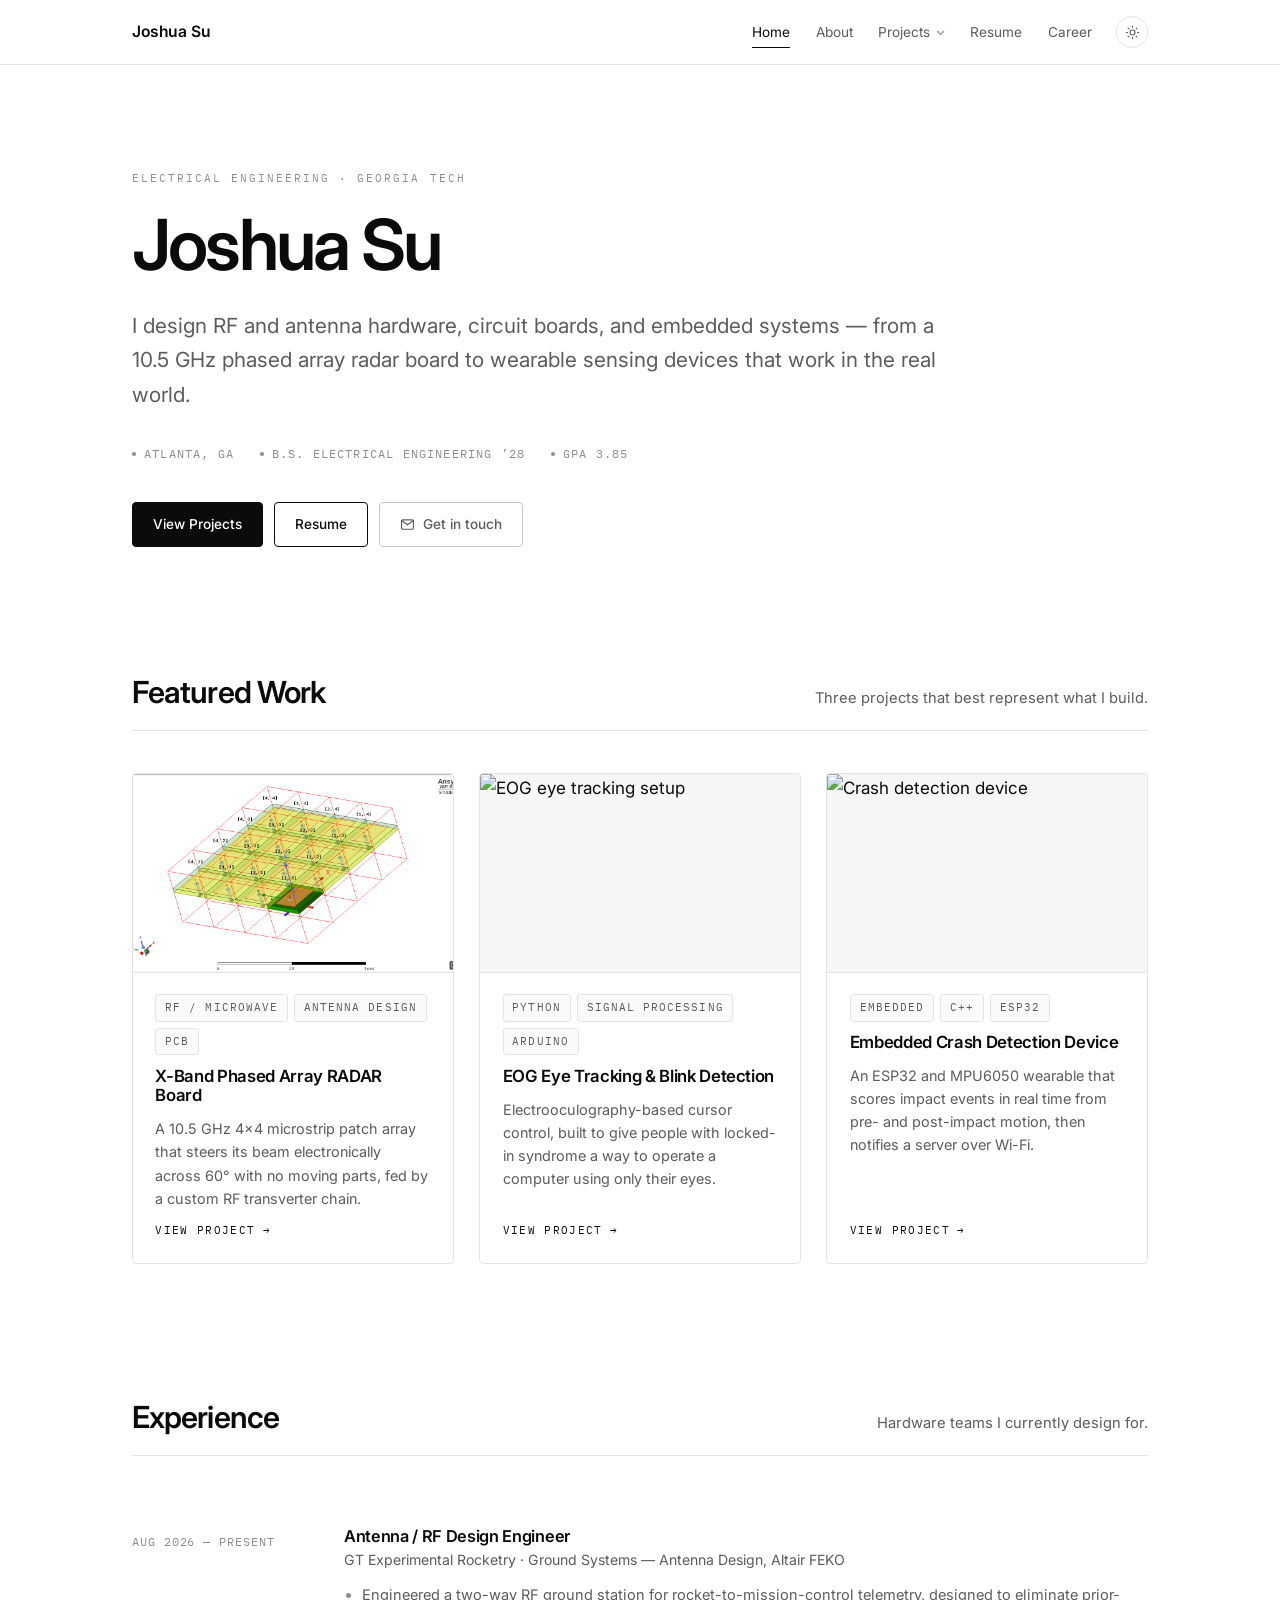
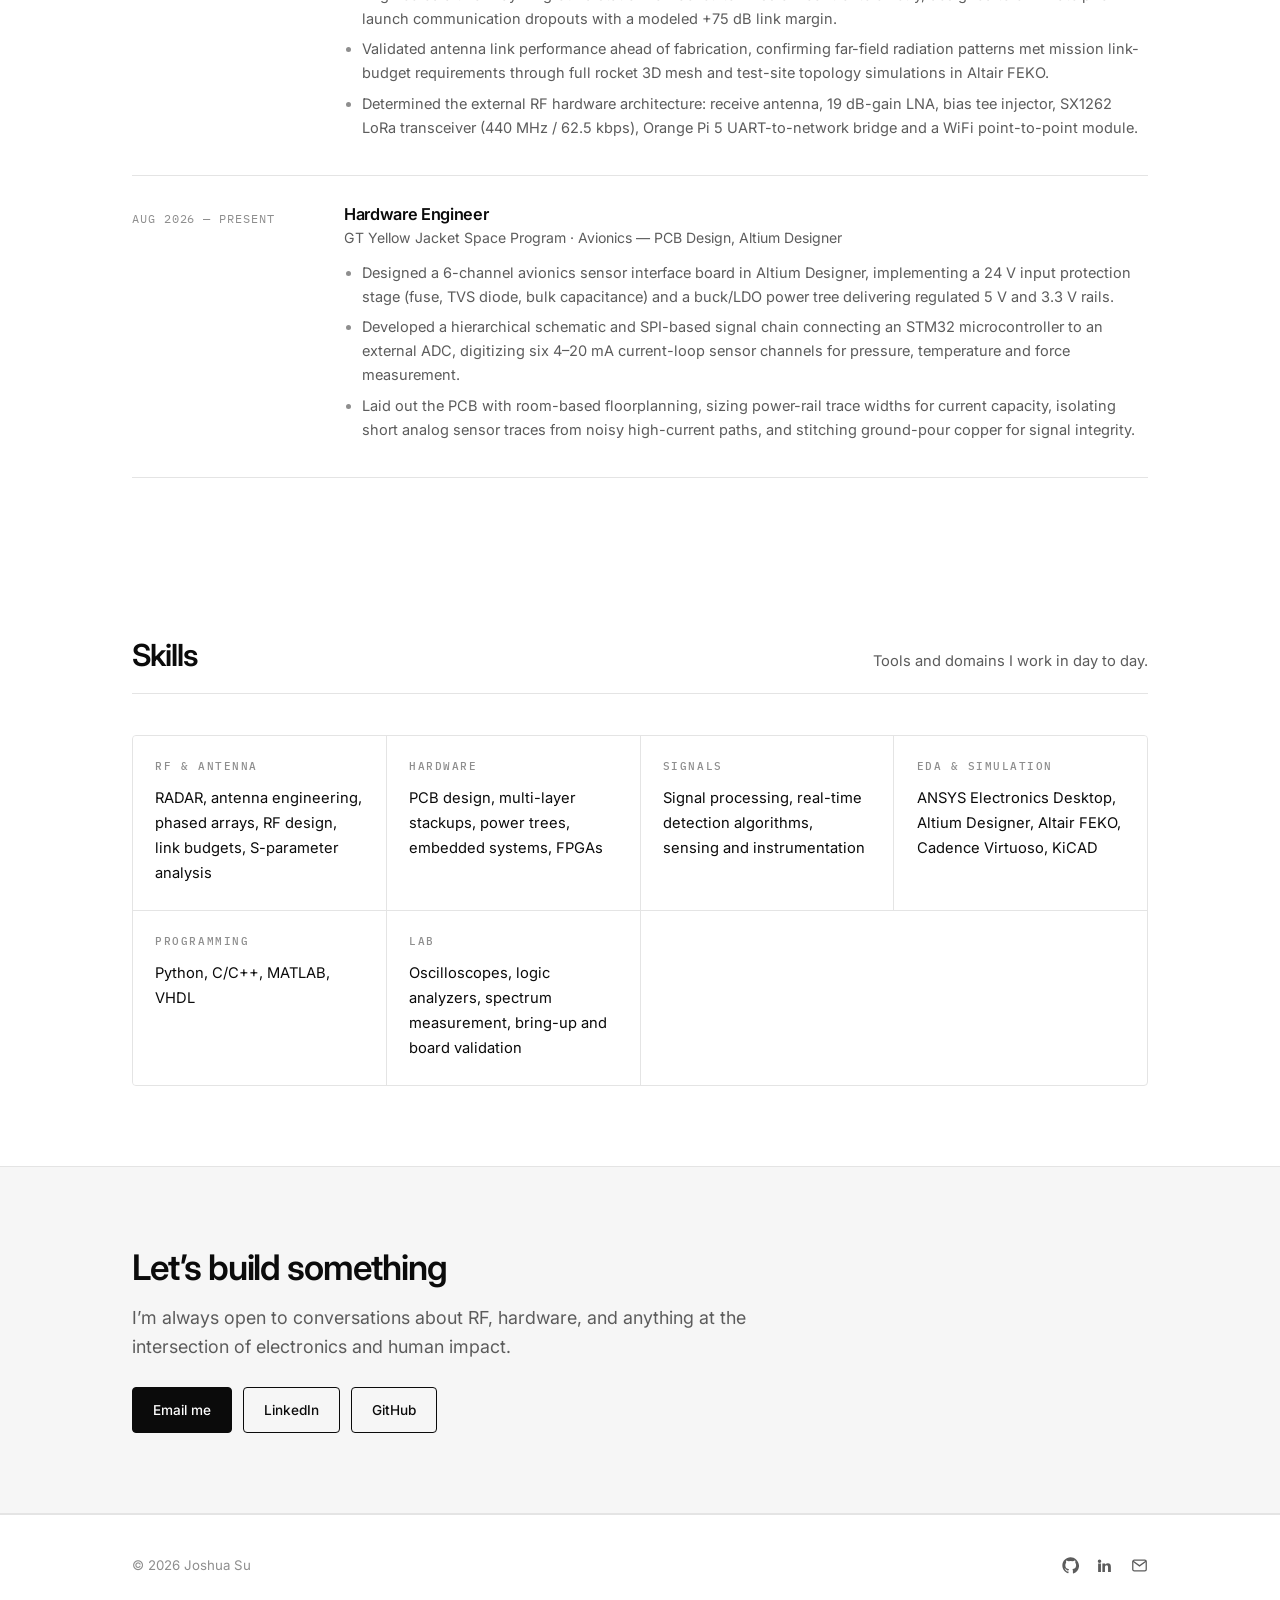
==== commit 0eb22f13: "Tweak project card hover, about photo, resume page; drop racquet project - Featured project thumbnai" ====
--- a/index.html
+++ b/index.html
@@ -31,7 +31,6 @@
           <a href="eog.html">EOG Eye Tracking</a>
           <a href="crash-detection.html">Crash Detection Device</a>
           <a href="pll.html">PLL Feedback Divider</a>
-          <a href="racquet.html">Heated Racquet Grip</a>
         </div>
       </div>
       <a href="resume.html">Resume</a>
--- a/assets/css/site.css
+++ b/assets/css/site.css
@@ -364,6 +364,15 @@
 	grid-template-columns: repeat(auto-fit, minmax(290px, 1fr));
 	gap: 1.6rem;
 }
+/* Fixed 3-up track: keeps a row of one or two cards the same width as a full
+   row instead of stretching them across the page. */
+.card-grid.fixed-3 { grid-template-columns: repeat(3, minmax(0, 1fr)); }
+@media (max-width: 980px) {
+	.card-grid.fixed-3 { grid-template-columns: repeat(2, minmax(0, 1fr)); }
+}
+@media (max-width: 660px) {
+	.card-grid.fixed-3 { grid-template-columns: minmax(0, 1fr); }
+}
 
 .pcard {
 	display: flex;
@@ -388,10 +397,12 @@
 .pcard .thumb img {
 	width: 100%; height: 100%;
 	object-fit: cover;
-	filter: grayscale(100%) contrast(1.02);
+	filter: grayscale(0%);
 	transition: filter .35s ease, transform .5s ease;
 }
-.pcard:hover .thumb img { filter: grayscale(0%); transform: scale(1.035); }
+.pcard:hover .thumb img { transform: scale(1.035); }
+/* Full colour by default; hovering one card desaturates the others. */
+.card-grid:hover .pcard:not(:hover) .thumb img { filter: grayscale(100%) contrast(1.02); }
 .pcard .body {
 	padding: 1.3rem 1.4rem 1.5rem;
 	display: flex;
@@ -635,10 +646,7 @@
 	object-position: center top;
 	border-radius: var(--radius);
 	border: 1px solid var(--rule);
-	filter: grayscale(100%);
-	transition: filter .4s ease;
-}
-.about-photo img:hover { filter: grayscale(0%); }
+}
 
 .fact-grid {
 	display: grid;
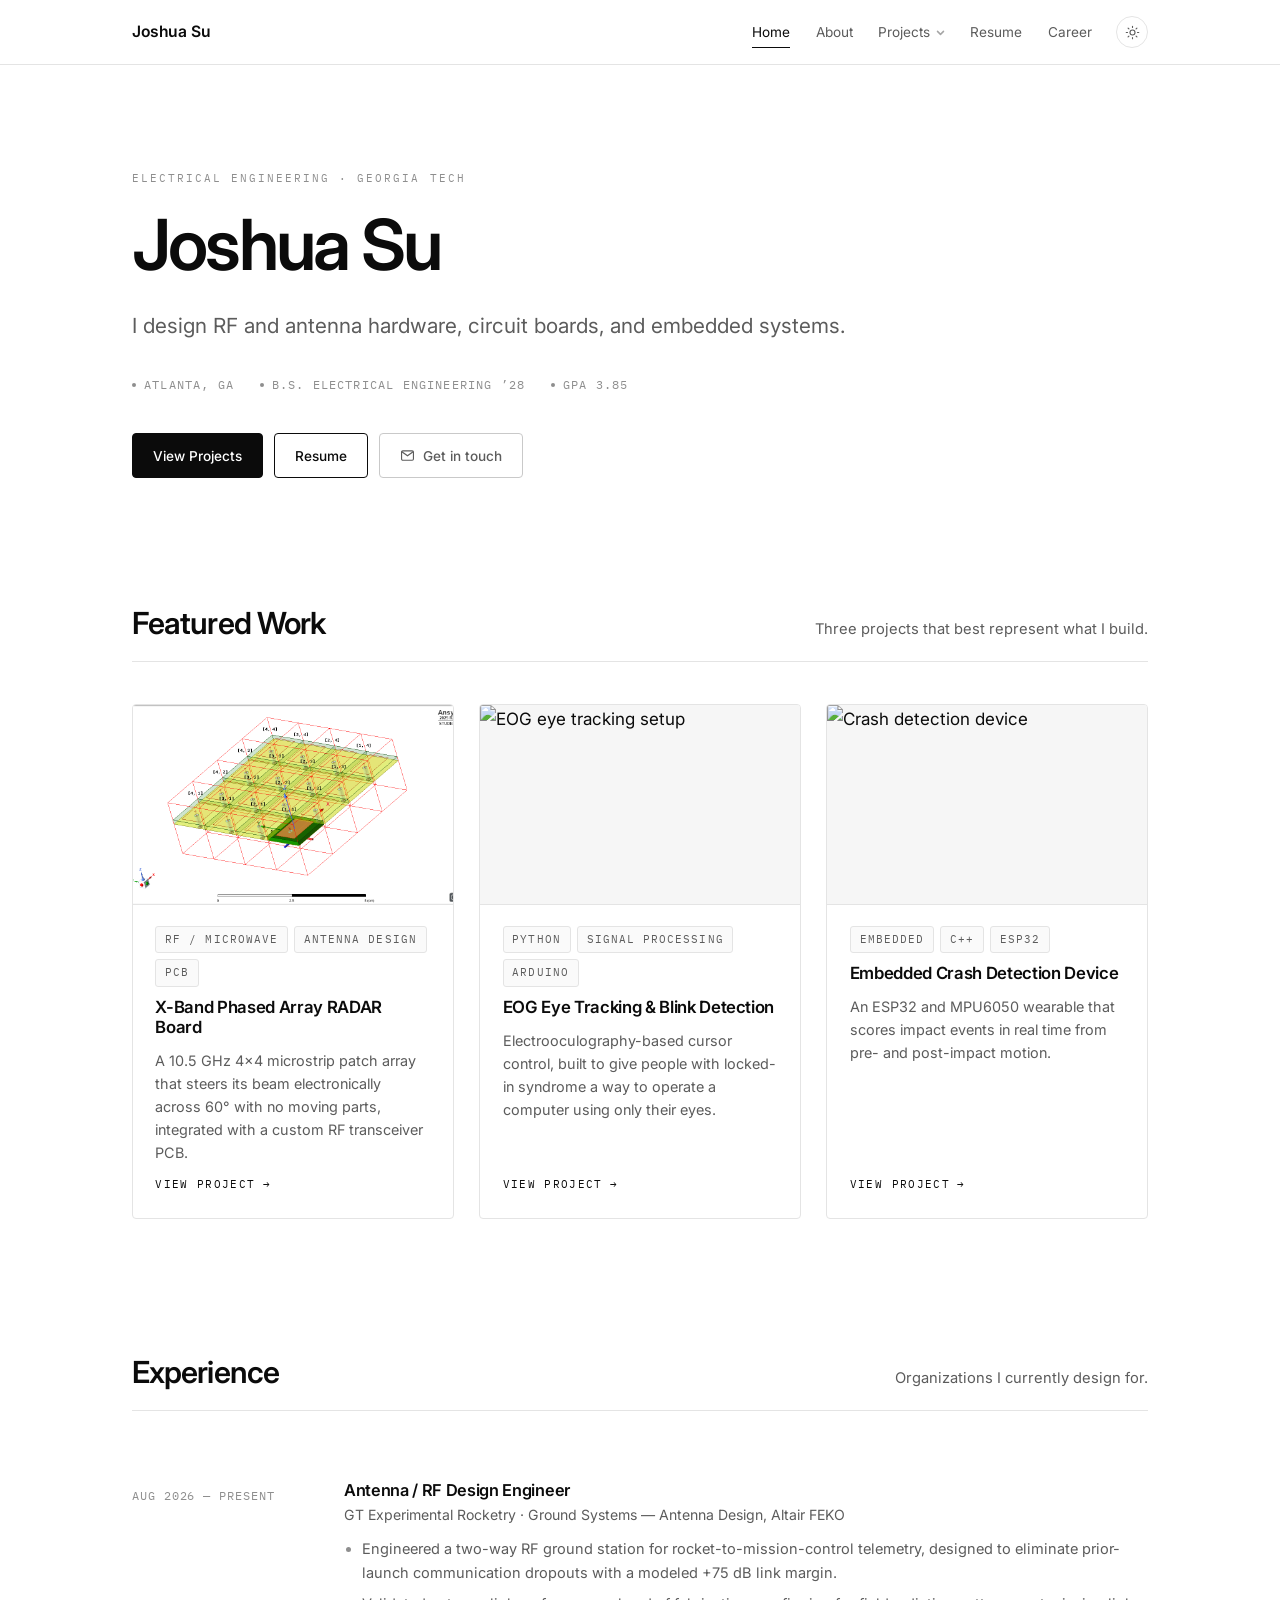
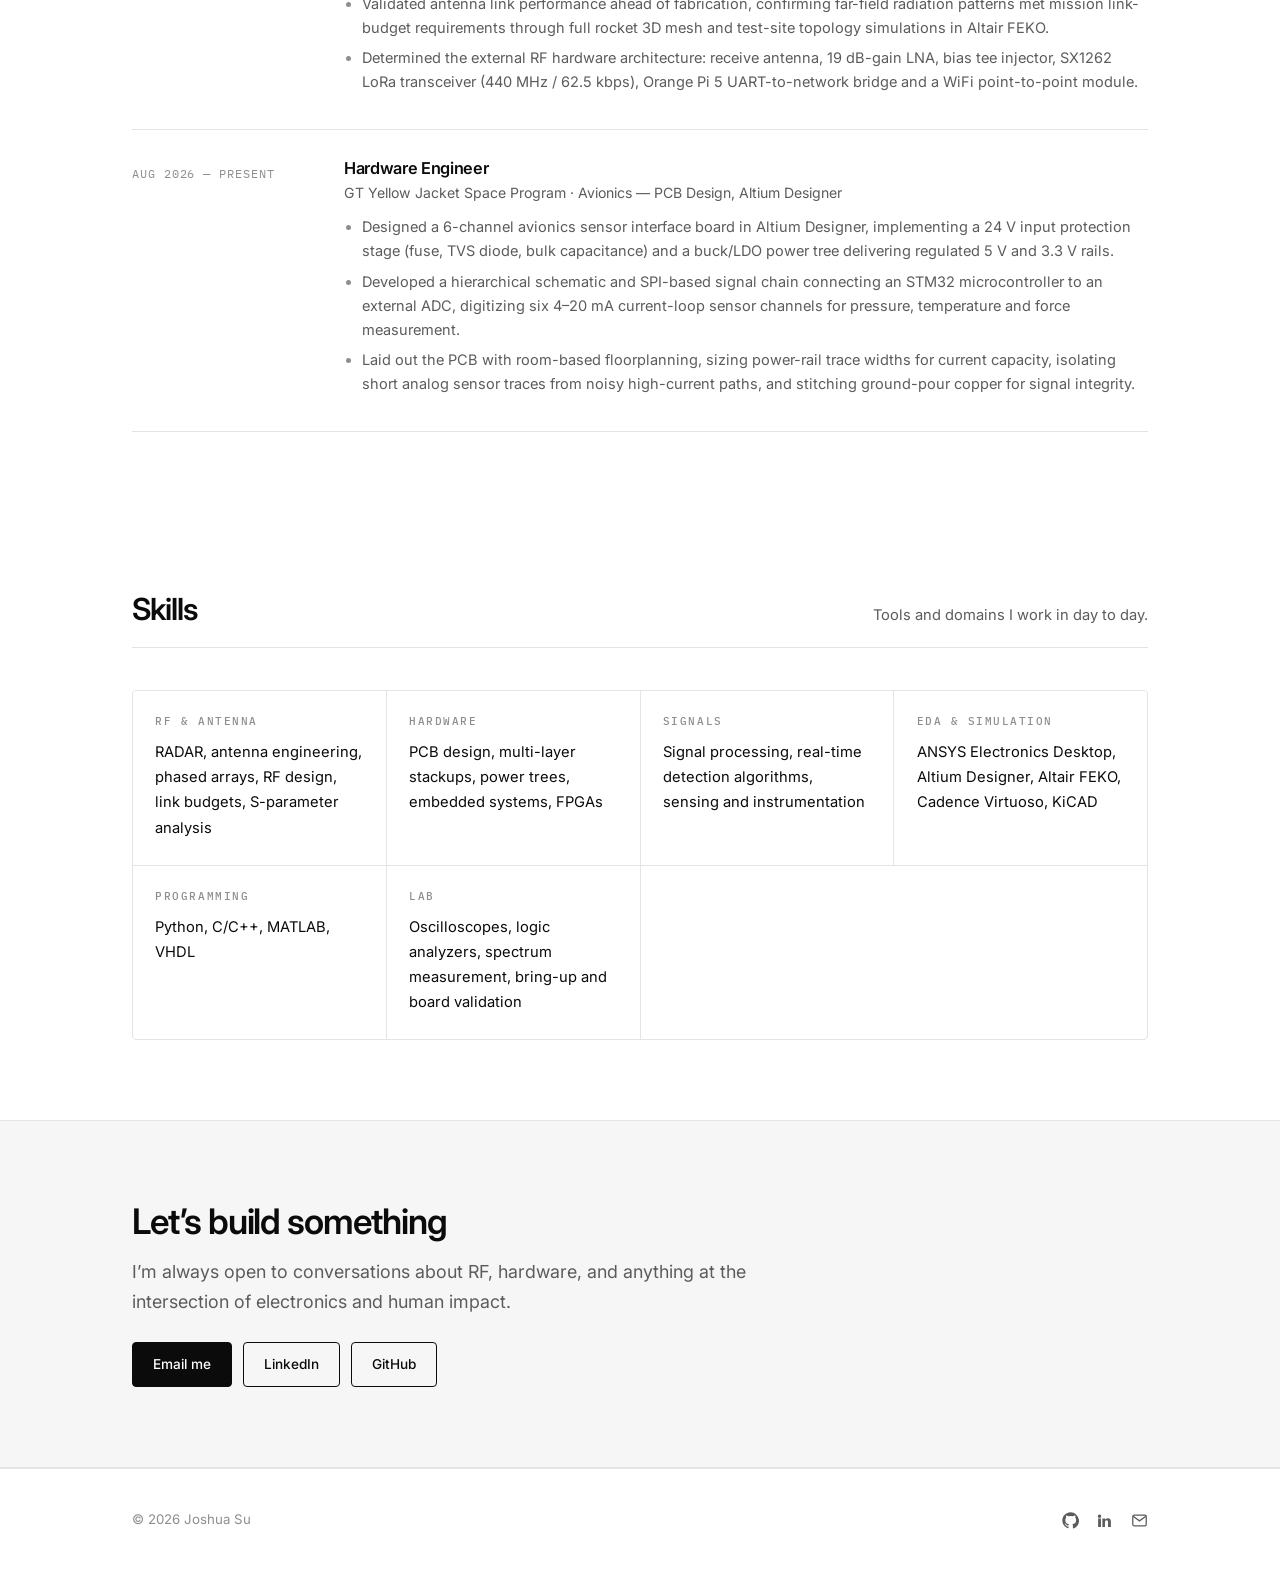
==== commit 828fa4b6: "Apply copy revisions from the review doc 37 text blocks rewritten across all eight content pages, ta" ====
--- a/index.html
+++ b/index.html
@@ -45,7 +45,7 @@
   <div class="wrap">
     <span class="eyebrow">Electrical Engineering &middot; Georgia Tech</span>
     <h1>Joshua Su</h1>
-    <p class="tagline">I design RF and antenna hardware, circuit boards, and embedded systems &mdash; from a 10.5&nbsp;GHz phased array radar board to wearable sensing devices that work in the real world.</p>
+    <p class="tagline">I design RF and antenna hardware, circuit boards, and embedded systems.</p>
     <div class="hero-meta">
       <span>Atlanta, GA</span>
       <span>B.S. Electrical Engineering &rsquo;28</span>
@@ -71,7 +71,7 @@
         <div class="body">
           <div class="tags"><span class="tag">RF / Microwave</span><span class="tag">Antenna Design</span><span class="tag">PCB</span></div>
           <h3>X-Band Phased Array RADAR Board</h3>
-          <p>A 10.5&nbsp;GHz 4&times;4 microstrip patch array that steers its beam electronically across 60&deg; with no moving parts, fed by a custom RF transverter chain.</p>
+          <p>A 10.5&nbsp;GHz 4&times;4 microstrip patch array that steers its beam electronically across 60&deg; with no moving parts, integrated with a custom RF transceiver PCB.</p>
           <div class="go">View project <span>&rarr;</span></div>
         </div>
       </a>
@@ -89,7 +89,7 @@
         <div class="body">
           <div class="tags"><span class="tag">Embedded</span><span class="tag">C++</span><span class="tag">ESP32</span></div>
           <h3>Embedded Crash Detection Device</h3>
-          <p>An ESP32 and MPU6050 wearable that scores impact events in real time from pre- and post-impact motion, then notifies a server over Wi-Fi.</p>
+          <p>An ESP32 and MPU6050 wearable that scores impact events in real time from pre- and post-impact motion.</p>
           <div class="go">View project <span>&rarr;</span></div>
         </div>
       </a>
@@ -101,7 +101,7 @@
   <div class="wrap">
     <div class="section-head">
       <h2>Experience</h2>
-      <p>Hardware teams I currently design for.</p>
+      <p>Organizations I currently design for.</p>
     </div>
 
     <div class="xp-item">
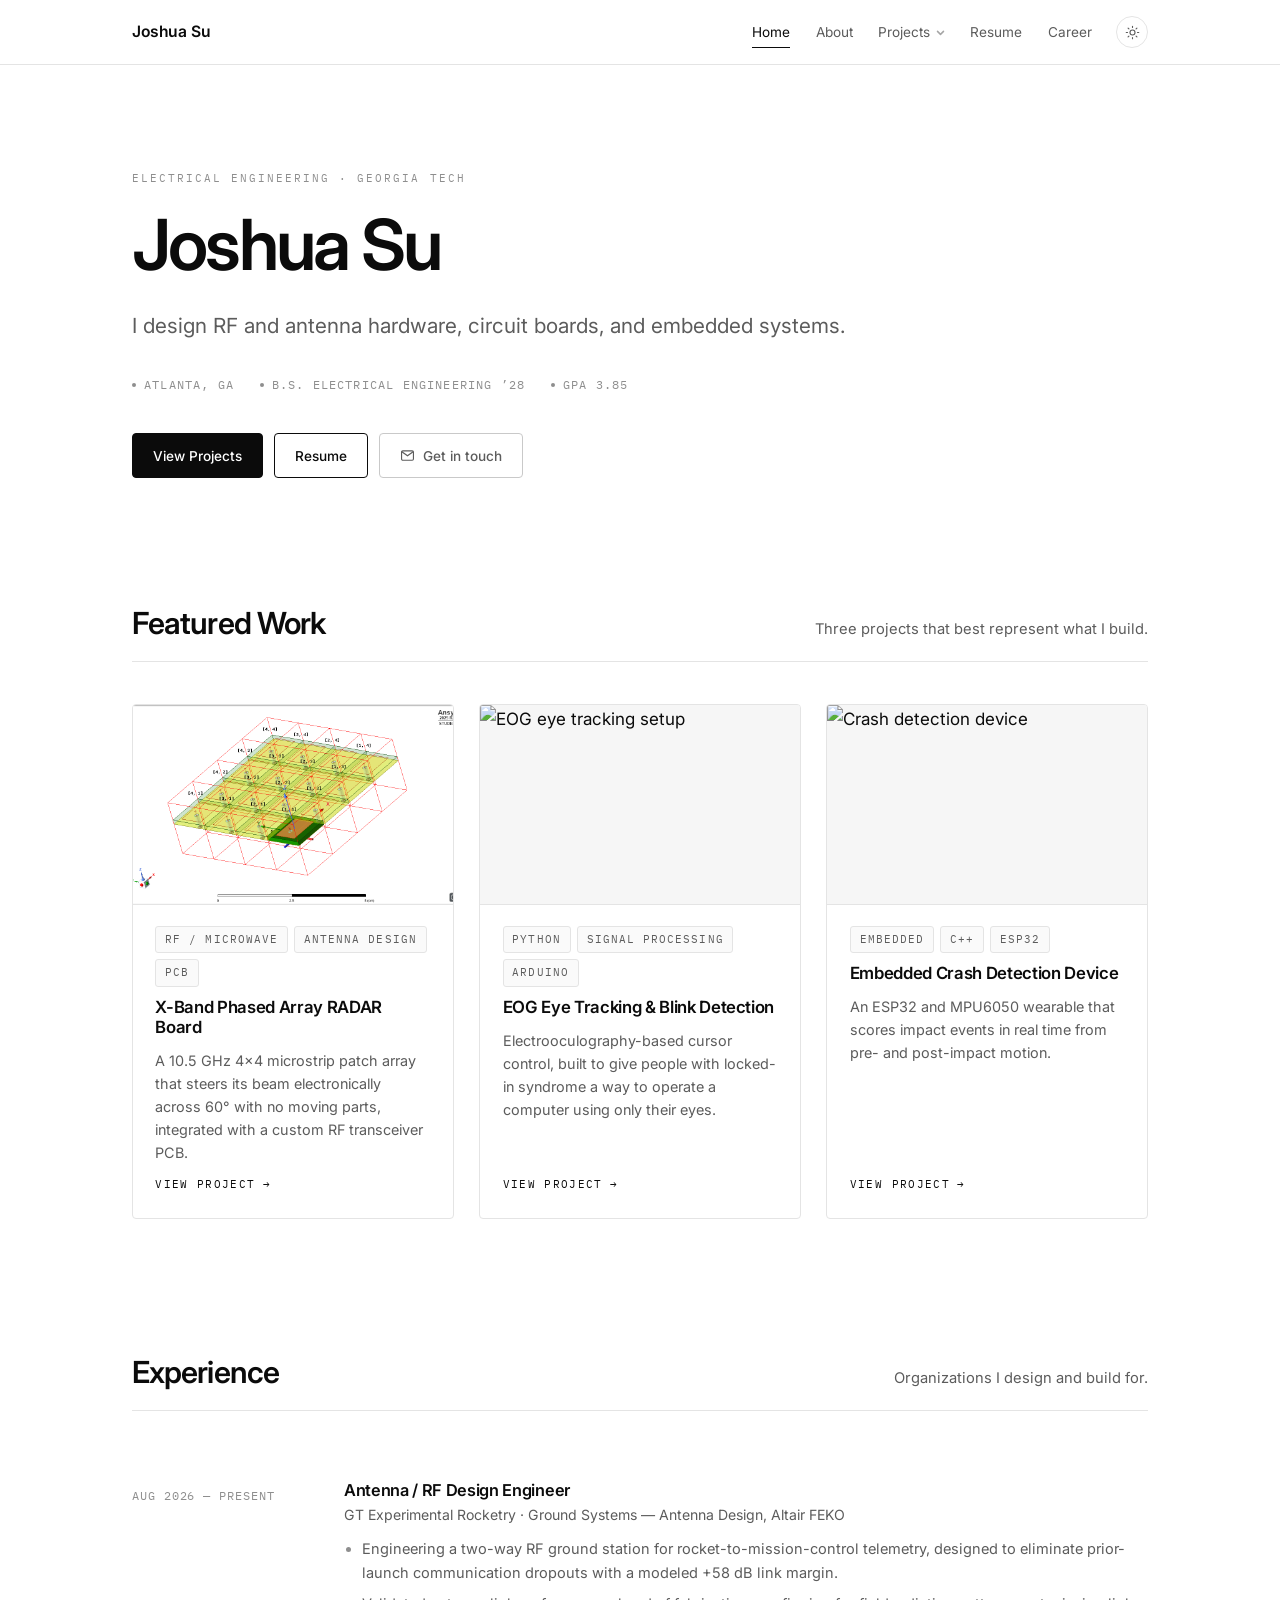
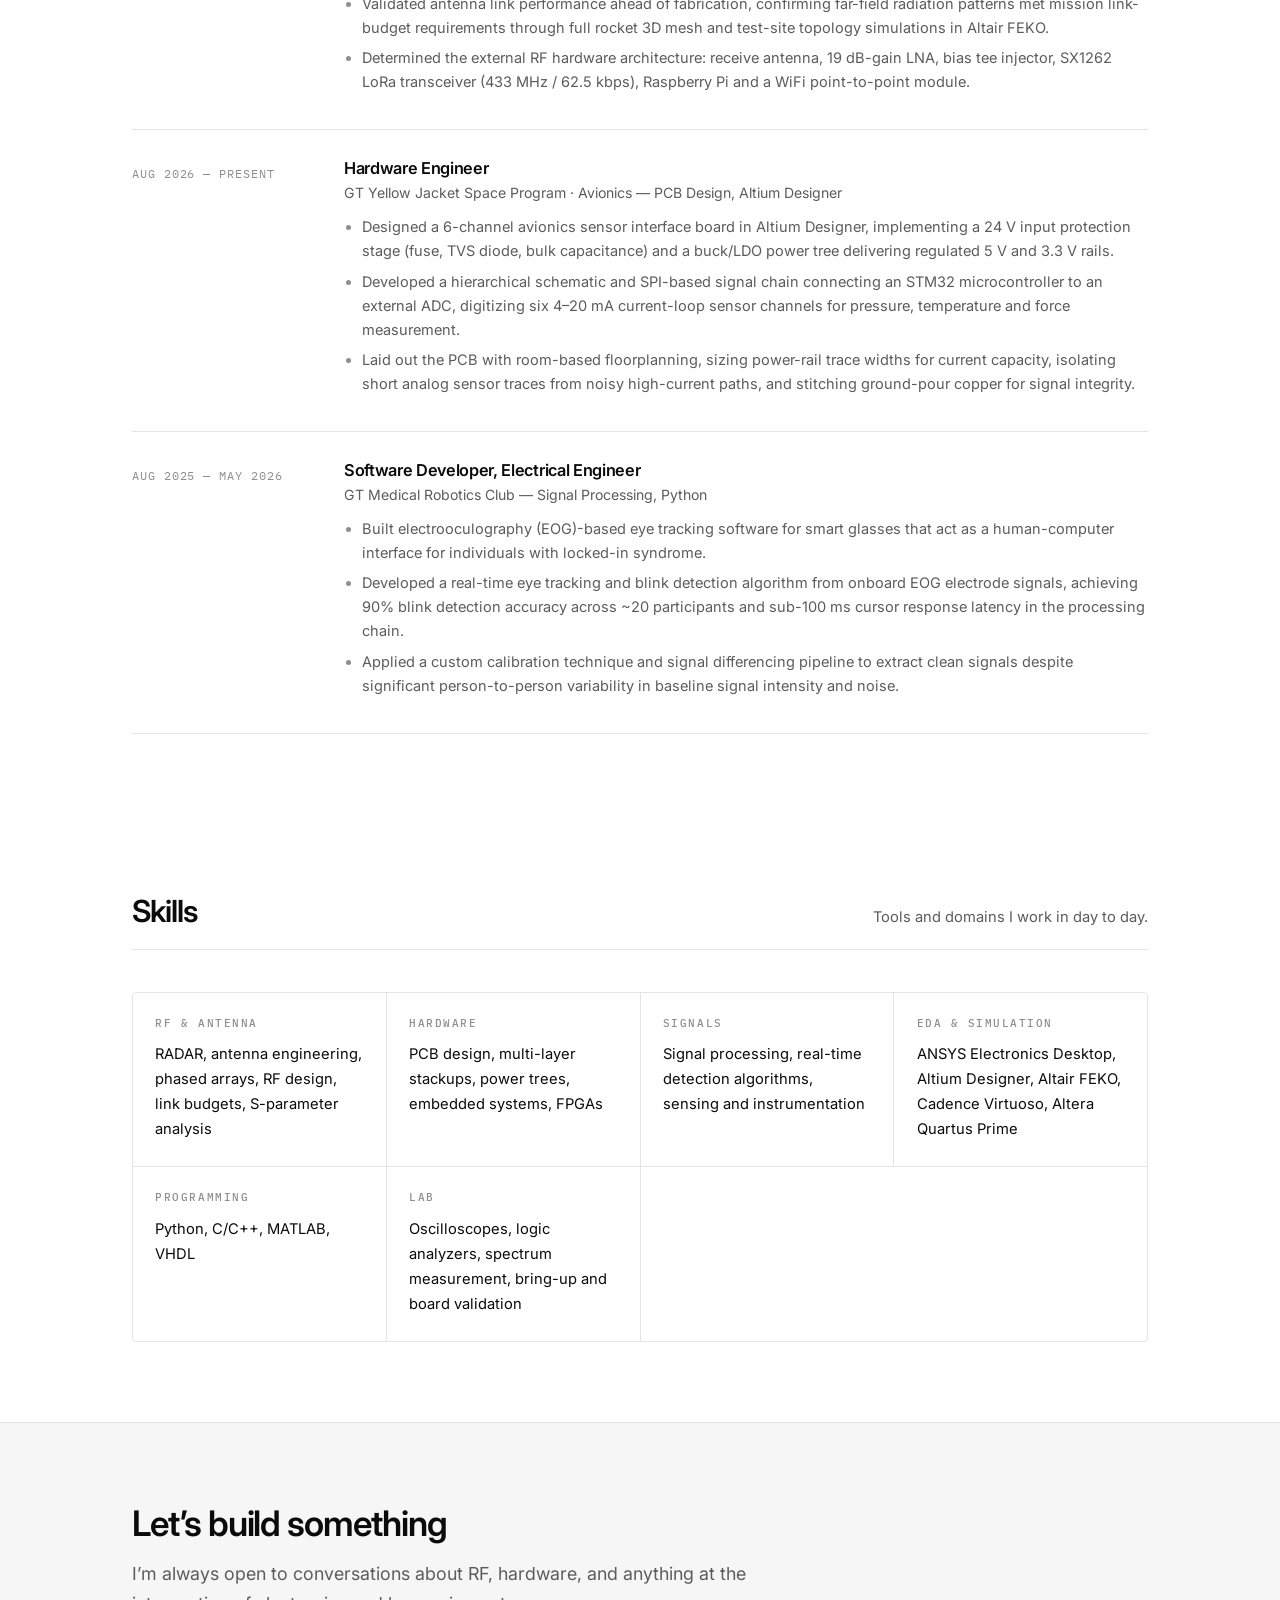
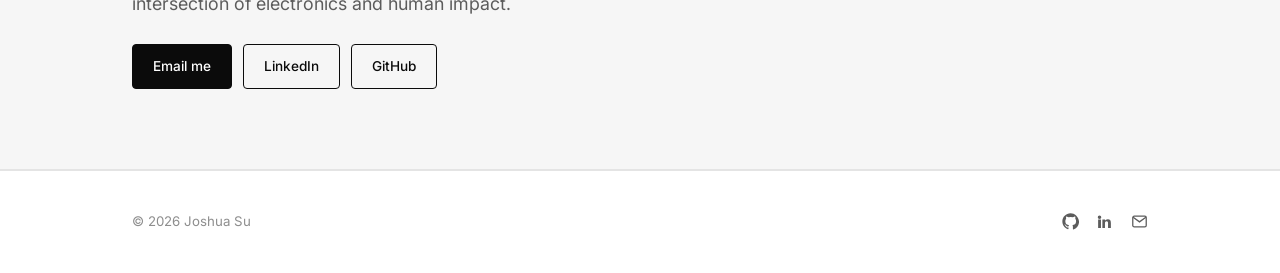
==== commit 2a599e90: "Update resume PDF and sync homepage experience and skills - Replace Joshua_Su_Resume.pdf with the la" ====
--- a/index.html
+++ b/index.html
@@ -101,7 +101,7 @@
   <div class="wrap">
     <div class="section-head">
       <h2>Experience</h2>
-      <p>Organizations I currently design for.</p>
+      <p>Organizations I design and build for.</p>
     </div>
 
     <div class="xp-item">
@@ -110,9 +110,9 @@
         <h3>Antenna / RF Design Engineer</h3>
         <div class="xp-org">GT Experimental Rocketry &middot; Ground Systems &mdash; Antenna Design, Altair FEKO</div>
         <ul>
-          <li>Engineered a two-way RF ground station for rocket-to-mission-control telemetry, designed to eliminate prior-launch communication dropouts with a modeled +75&nbsp;dB link margin.</li>
+          <li>Engineering a two-way RF ground station for rocket-to-mission-control telemetry, designed to eliminate prior-launch communication dropouts with a modeled +58&nbsp;dB link margin.</li>
           <li>Validated antenna link performance ahead of fabrication, confirming far-field radiation patterns met mission link-budget requirements through full rocket 3D mesh and test-site topology simulations in Altair FEKO.</li>
-          <li>Determined the external RF hardware architecture: receive antenna, 19&nbsp;dB-gain LNA, bias tee injector, SX1262 LoRa transceiver (440&nbsp;MHz / 62.5&nbsp;kbps), Orange Pi 5 UART-to-network bridge and a WiFi point-to-point module.</li>
+          <li>Determined the external RF hardware architecture: receive antenna, 19&nbsp;dB-gain LNA, bias tee injector, SX1262 LoRa transceiver (433&nbsp;MHz / 62.5&nbsp;kbps), Raspberry Pi and a WiFi point-to-point module.</li>
         </ul>
       </div>
     </div>
@@ -129,6 +129,19 @@
         </ul>
       </div>
     </div>
+
+    <div class="xp-item">
+      <div class="xp-when">Aug 2025 &mdash; May 2026</div>
+      <div class="xp-body">
+        <h3>Software Developer, Electrical Engineer</h3>
+        <div class="xp-org">GT Medical Robotics Club &mdash; Signal Processing, Python</div>
+        <ul>
+          <li>Built electrooculography (EOG)-based eye tracking software for smart glasses that act as a human-computer interface for individuals with locked-in syndrome.</li>
+          <li>Developed a real-time eye tracking and blink detection algorithm from onboard EOG electrode signals, achieving 90% blink detection accuracy across ~20 participants and sub-100&nbsp;ms cursor response latency in the processing chain.</li>
+          <li>Applied a custom calibration technique and signal differencing pipeline to extract clean signals despite significant person-to-person variability in baseline signal intensity and noise.</li>
+        </ul>
+      </div>
+    </div>
   </div>
 </section>
 
@@ -153,7 +166,7 @@
       </div>
       <div class="skill-cell">
         <h4>EDA &amp; Simulation</h4>
-        <p>ANSYS Electronics Desktop, Altium Designer, Altair FEKO, Cadence Virtuoso, KiCAD</p>
+        <p>ANSYS Electronics Desktop, Altium Designer, Altair FEKO, Cadence Virtuoso, Altera Quartus Prime</p>
       </div>
       <div class="skill-cell">
         <h4>Programming</h4>
--- a/assets/css/site.css
+++ b/assets/css/site.css
@@ -809,3 +809,51 @@
 	.site-header, .site-footer, .cta { display: none; }
 	body { color: #000; background: #fff; }
 }
+
+/* ---------- Block diagrams, formulas ---------- */
+figure.diagram { background: var(--bg); }
+figure.diagram svg { display: block; width: 100%; height: auto; padding: 0.9rem 0.8rem 0.4rem; }
+.formula {
+	font-family: var(--mono);
+	font-size: 0.95rem;
+	text-align: center;
+	padding: 1rem 1.2rem;
+	margin: 1.6rem 0;
+	border: 1px solid var(--rule);
+	border-radius: var(--radius);
+	background: var(--bg-inset);
+	color: var(--fg);
+	overflow-x: auto;
+	white-space: nowrap;
+}
+.article p.fineprint { font-size: 0.8rem; color: var(--fg-faint); margin-top: -0.8rem; }
+table.data.budget td:nth-child(2),
+table.data.budget td:nth-child(3) { font-family: var(--mono); font-size: 0.82rem; white-space: nowrap; color: var(--fg); }
+@media (min-width: 900px) {
+	figure.diagram { width: min(1020px, calc(100vw - 4rem)); margin-left: 50%; transform: translateX(-50%); }
+}
+@media (max-width: 720px) {
+	figure.diagram { overflow-x: auto; }
+	figure.diagram svg { min-width: 720px; }
+}
+.metrics.three { grid-template-columns: repeat(3, 1fr); }
+@media (max-width: 560px) { .metrics.three { grid-template-columns: repeat(2, 1fr); } }
+math { font-family: "Latin Modern Math", "STIX Two Math", "Cambria Math", math; }
+.formula { font-family: inherit; padding: 1.2rem 1.2rem; }
+.formula math { font-size: 1.45rem; }
+.article p math { font-size: 1.08em; }
+
+/* ---------- Typeset equations inside framed figures ---------- */
+figure.eq, [data-theme="dark"] figure.eq { background: var(--bg); }
+figure.eq .eqbody {
+	padding: 1.6rem 1.2rem 1.4rem;
+	background: var(--bg-inset);
+	color: var(--fg);
+	text-align: center;
+	overflow-x: auto;
+}
+figure.eq .eqbody math { font-size: 1.3rem; }
+figure.eq mtable { margin: 0 auto; }
+figure.eq mtd { padding: 0.45em 0.18em; }
+table.data.rails { font-size: 0.82rem; }
+table.data.rails td:nth-child(n+3) { font-family: var(--mono); font-size: 0.78rem; white-space: nowrap; color: var(--fg); }
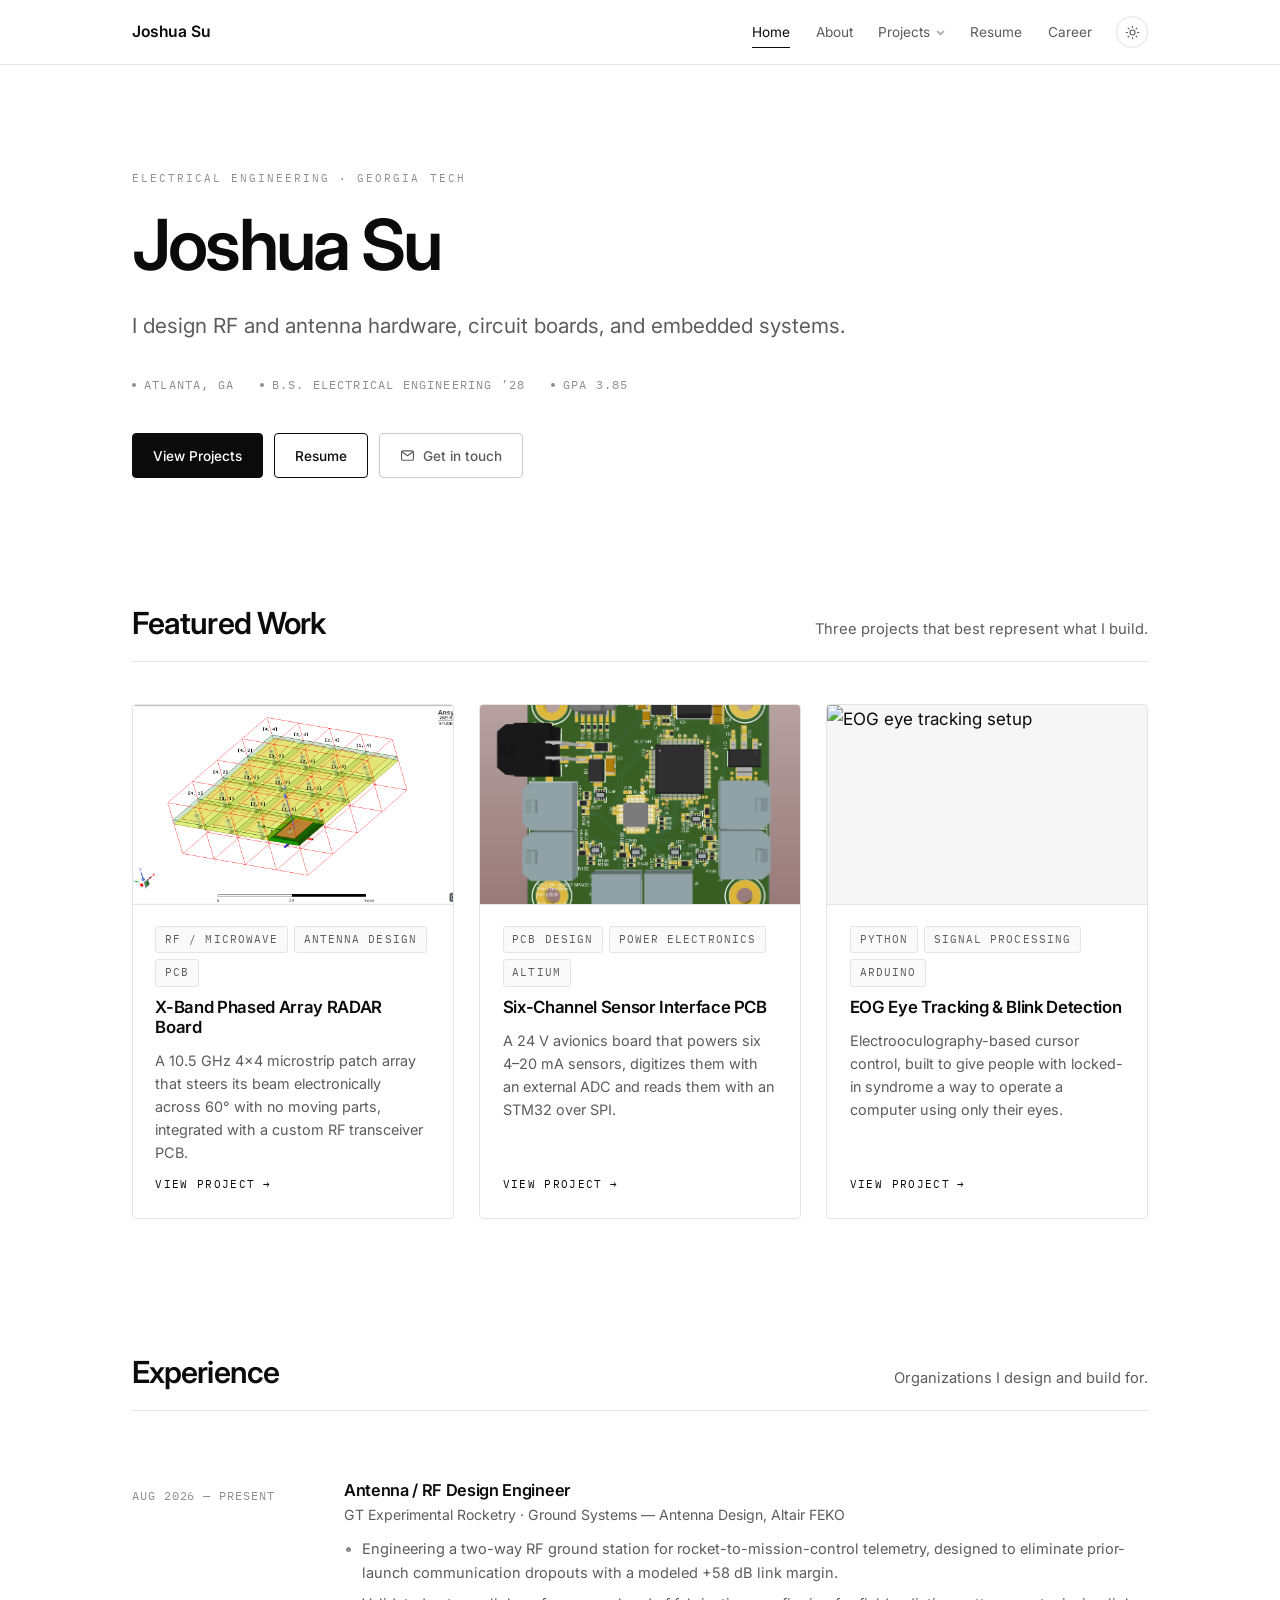
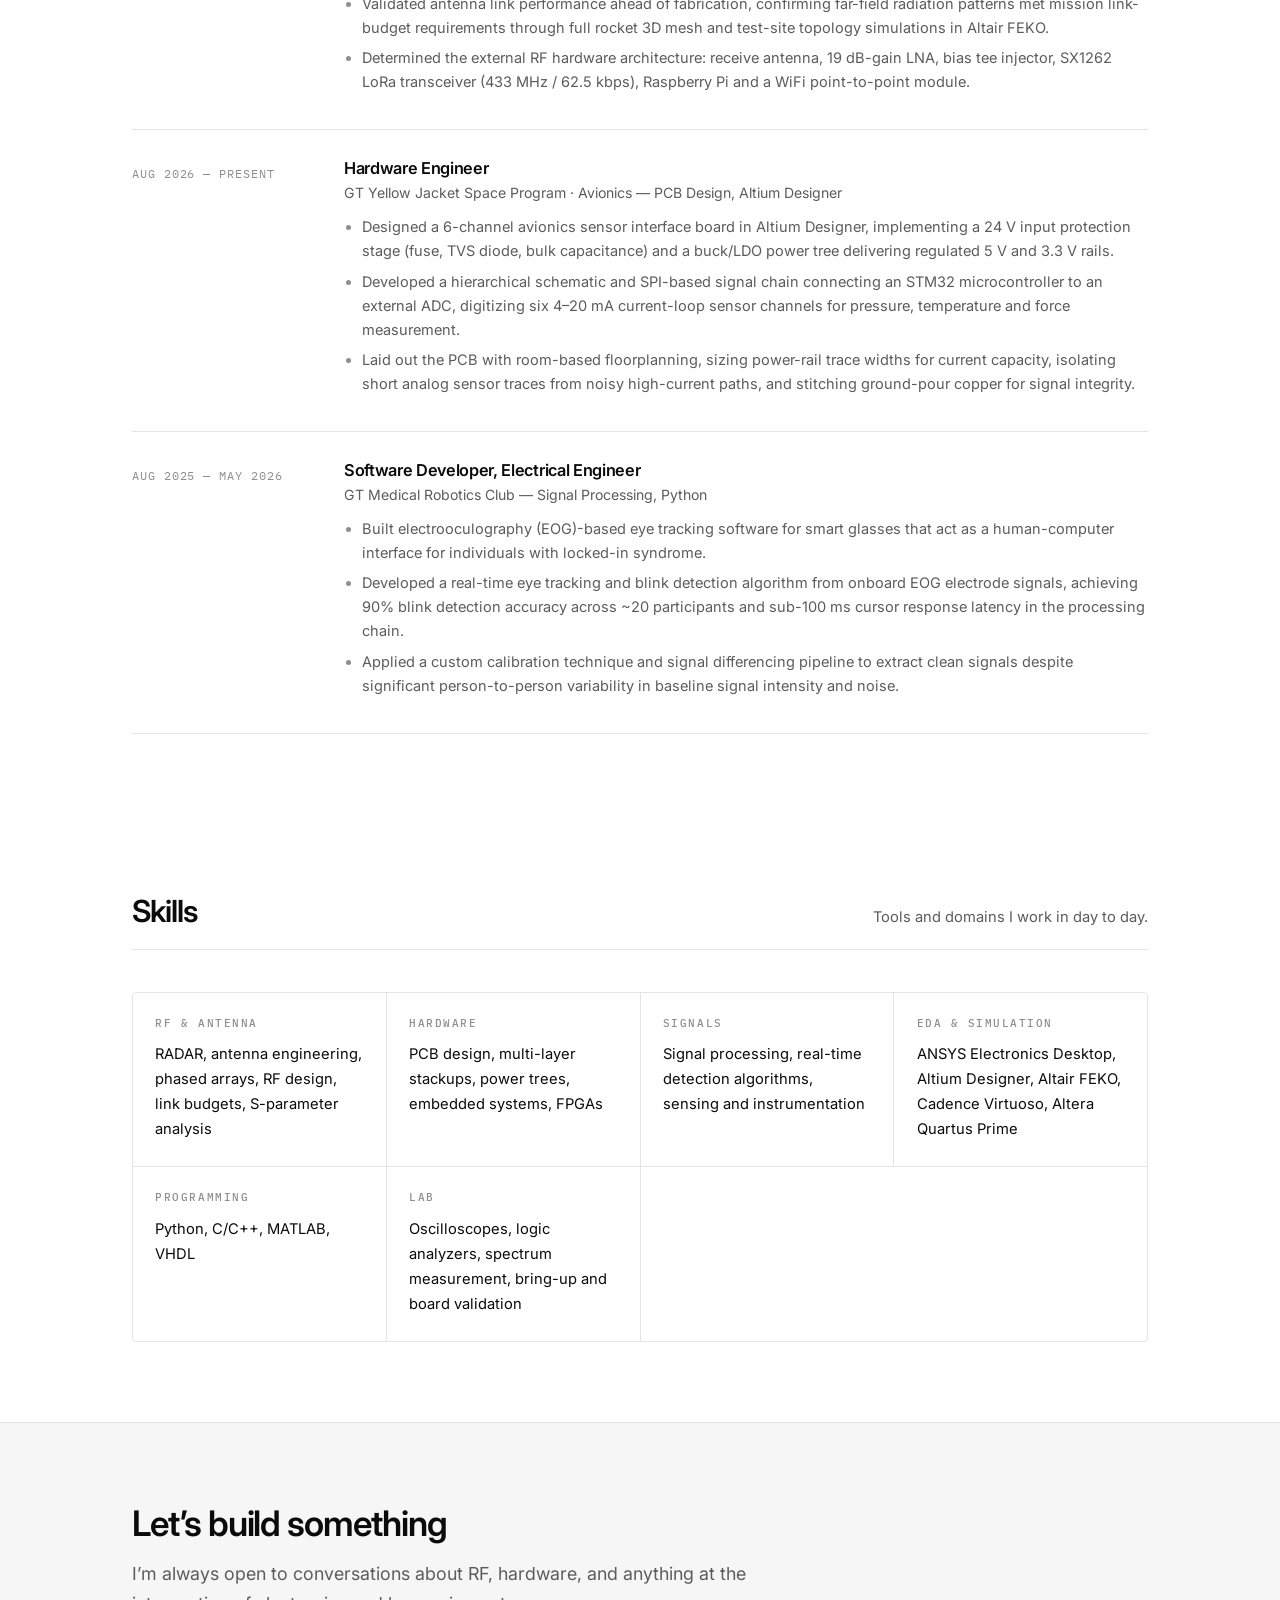
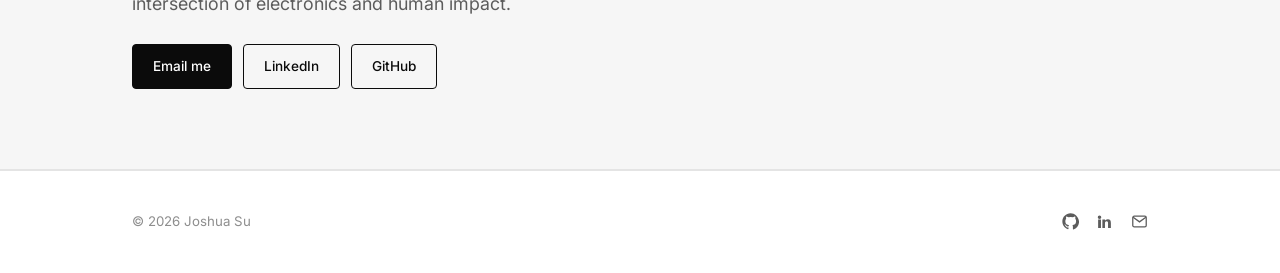
==== commit 9064d7d0: "Add Six-Channel Sensor Interface PCB project page - New sensor-interface.html: architecture, input p" ====
--- a/index.html
+++ b/index.html
@@ -28,6 +28,7 @@
         <div class="nav-drop-menu">
           <a href="projects.html">All Projects</a>
           <a href="radar.html">Phased Array RADAR</a>
+          <a href="sensor-interface.html">Sensor Interface PCB</a>
           <a href="eog.html">EOG Eye Tracking</a>
           <a href="crash-detection.html">Crash Detection Device</a>
           <a href="pll.html">PLL Feedback Divider</a>
@@ -75,21 +76,21 @@
           <div class="go">View project <span>&rarr;</span></div>
         </div>
       </a>
+      <a class="pcard" href="sensor-interface.html">
+        <div class="thumb"><img src="images/rtb/pcb-3d.png" alt="3D render of the six-channel sensor interface PCB" loading="lazy" /></div>
+        <div class="body">
+          <div class="tags"><span class="tag">PCB Design</span><span class="tag">Power Electronics</span><span class="tag">Altium</span></div>
+          <h3>Six-Channel Sensor Interface PCB</h3>
+          <p>A 24&nbsp;V avionics board that powers six 4&ndash;20&nbsp;mA sensors, digitizes them with an external ADC and reads them with an STM32 over SPI.</p>
+          <div class="go">View project <span>&rarr;</span></div>
+        </div>
+      </a>
       <a class="pcard" href="eog.html">
         <div class="thumb"><img src="images/eog-project.jpg" alt="EOG eye tracking setup" loading="lazy" /></div>
         <div class="body">
           <div class="tags"><span class="tag">Python</span><span class="tag">Signal Processing</span><span class="tag">Arduino</span></div>
           <h3>EOG Eye Tracking &amp; Blink Detection</h3>
           <p>Electrooculography-based cursor control, built to give people with locked-in syndrome a way to operate a computer using only their eyes.</p>
-          <div class="go">View project <span>&rarr;</span></div>
-        </div>
-      </a>
-      <a class="pcard" href="crash-detection.html">
-        <div class="thumb"><img src="images/crash-detection.jpg" alt="Crash detection device" loading="lazy" /></div>
-        <div class="body">
-          <div class="tags"><span class="tag">Embedded</span><span class="tag">C++</span><span class="tag">ESP32</span></div>
-          <h3>Embedded Crash Detection Device</h3>
-          <p>An ESP32 and MPU6050 wearable that scores impact events in real time from pre- and post-impact motion.</p>
           <div class="go">View project <span>&rarr;</span></div>
         </div>
       </a>
